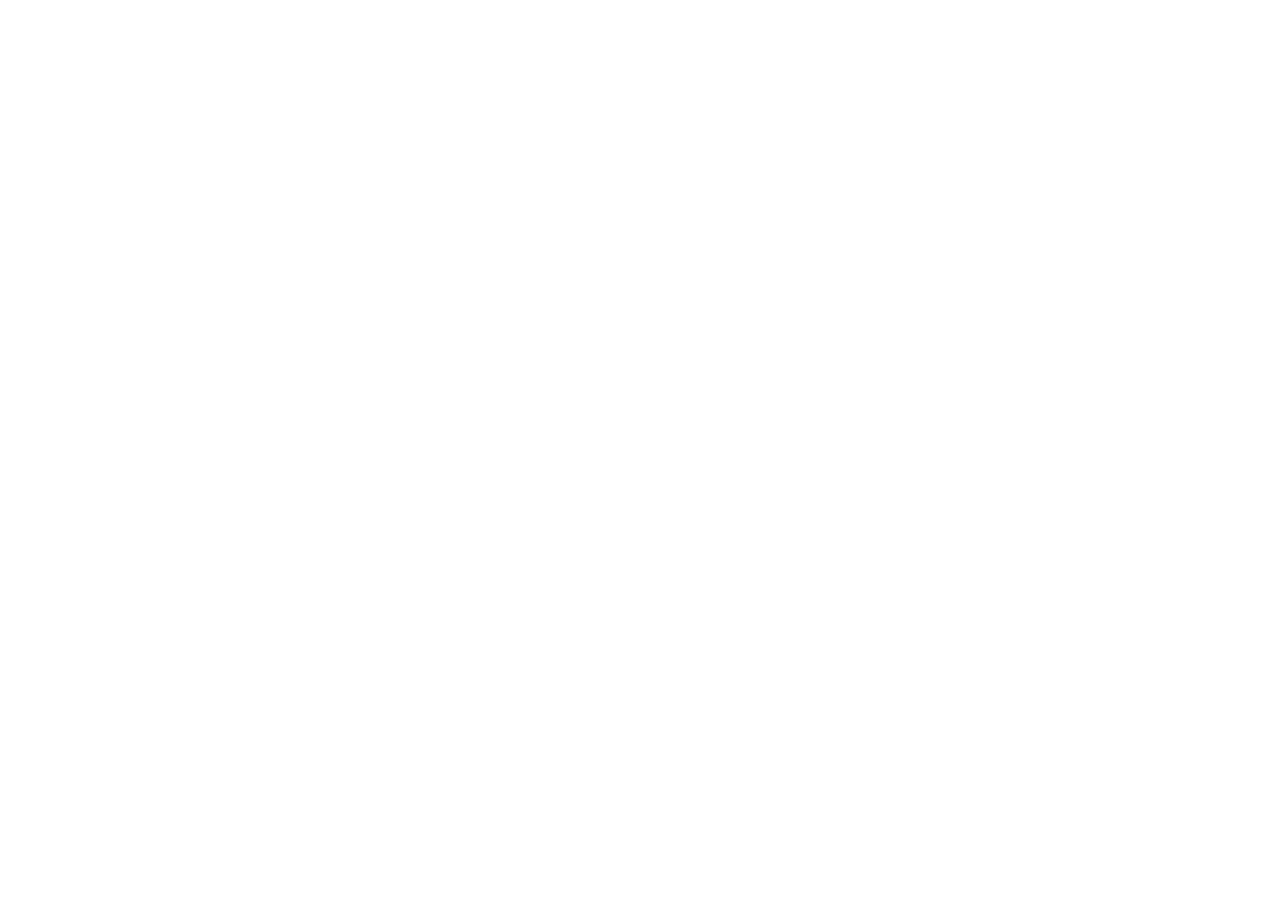
==== index.html @ 39f64026 "大事件项目3初始化" ====
<!DOCTYPE html>
<html lang="en">
<head>
    <meta charset="UTF-8">
    <meta name="viewport" content="width=device-width, initial-scale=1.0">
    <title>大事件3-后台主页</title>
</head>
<body>
    
</body>
</html>
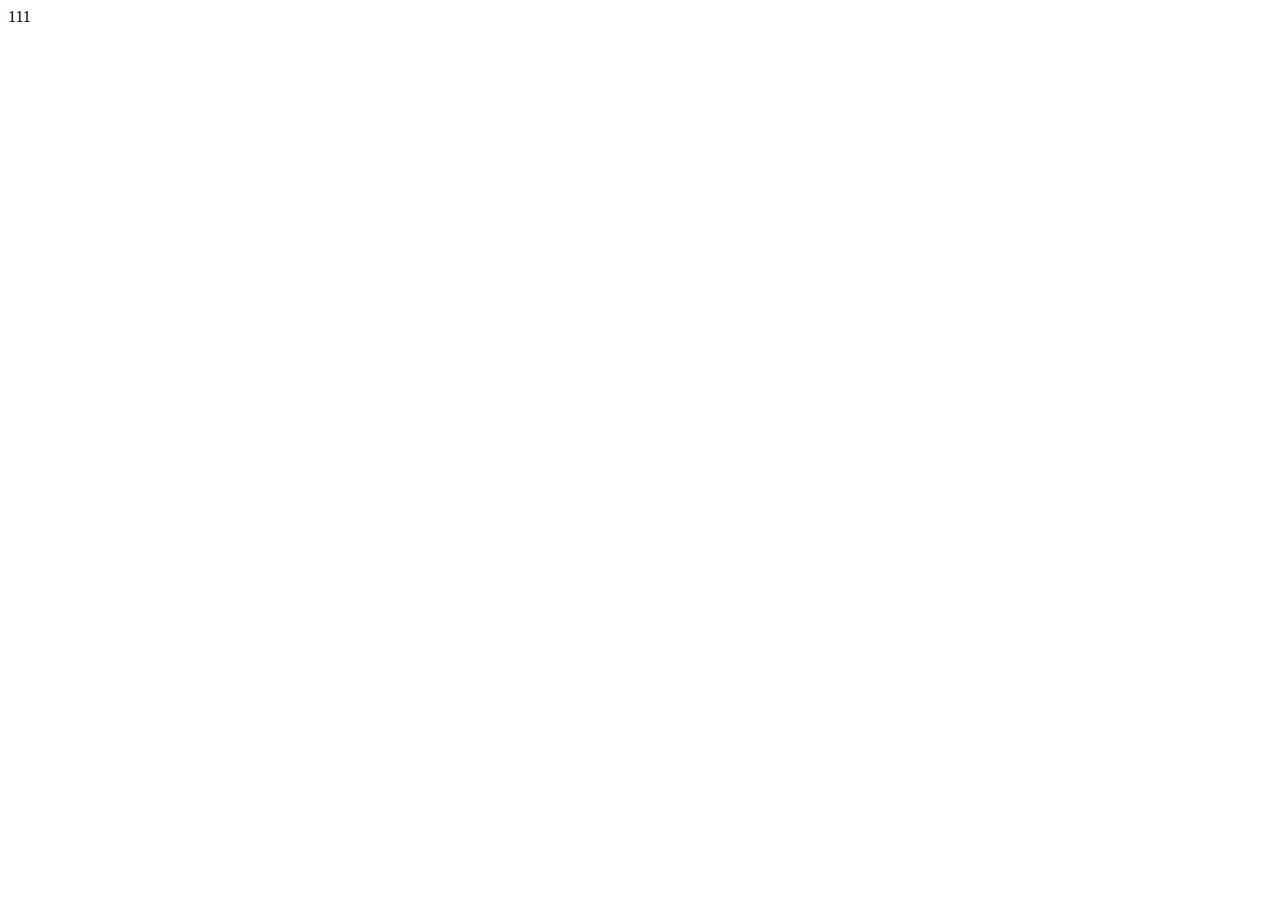
==== commit 61308cb2: "登录和注册页面完成" ====
--- a/index.html
+++ b/index.html
@@ -6,6 +6,6 @@
     <title>大事件3-后台主页</title>
 </head>
 <body>
-    
+    111
 </body>
 </html>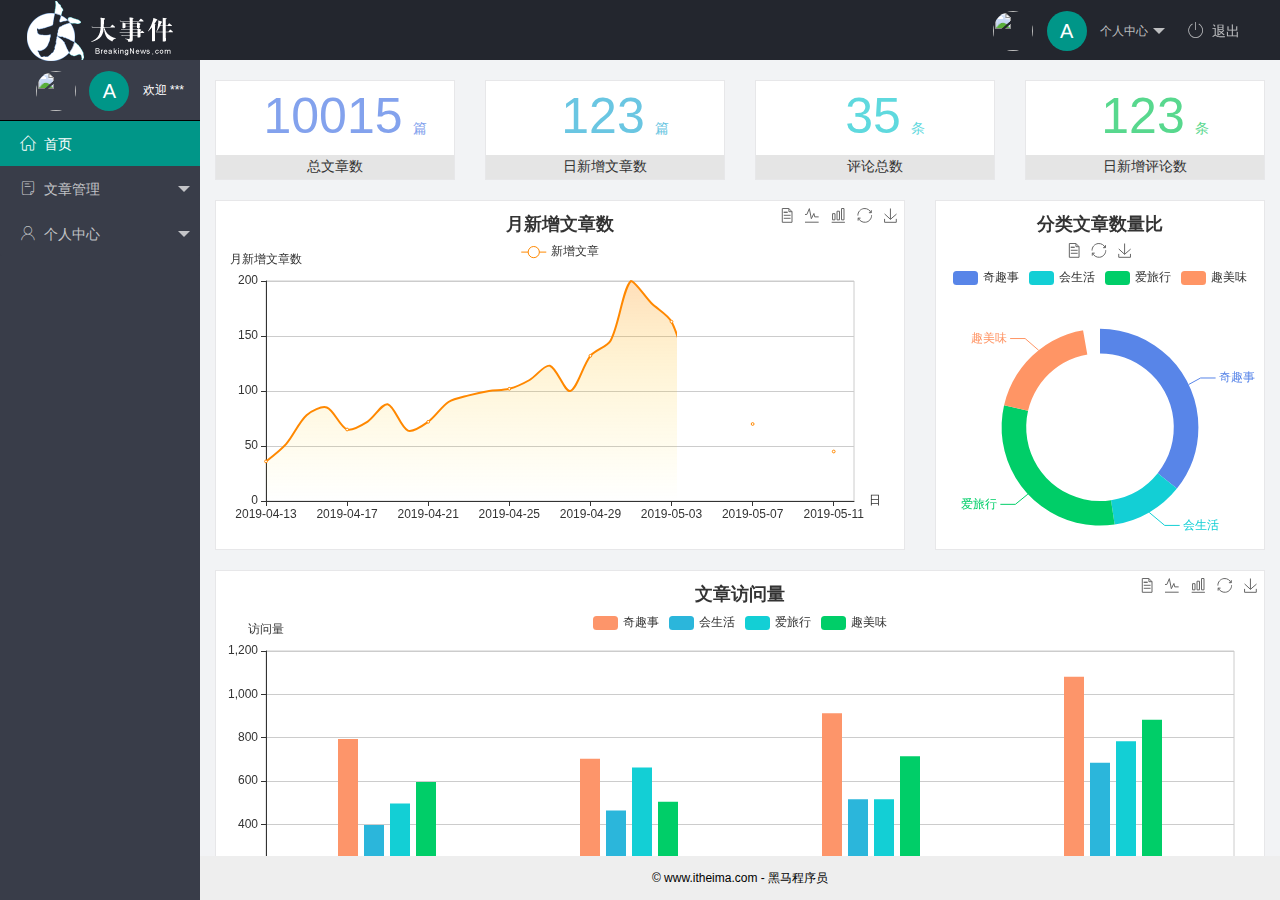
==== commit 5f08b27c: "主页功能完成" ====
--- a/index.html
+++ b/index.html
@@ -1,11 +1,84 @@
 <!DOCTYPE html>
-<html lang="en">
+<html>
+
 <head>
-    <meta charset="UTF-8">
-    <meta name="viewport" content="width=device-width, initial-scale=1.0">
+    <meta charset="utf-8">
+    <meta name="viewport" content="width=device-width, initial-scale=1, maximum-scale=1">
     <title>大事件3-后台主页</title>
+    <link rel="stylesheet" href="/assets/lib/layui/css/layui.css">
+    <link rel="stylesheet" href="/assets/fonts/iconfont.css">
+    <link rel="stylesheet" href="/assets/css/index.css">
 </head>
-<body>
-    111
+
+<body class="layui-layout-body">
+    <div class="layui-layout layui-layout-admin">
+        <div class="layui-header">
+            <div class="layui-logo">
+                <img src="/assets/images/logo.png" alt="">
+            </div>
+            <!-- 头部区域（可配合layui已有的水平导航） -->
+
+            <ul class="layui-nav layui-layout-right">
+                <li class="layui-nav-item">
+                    <a href="javascript:;" class="userInfo">
+                        <img src="http://t.cn/RCzsdCq" class="layui-nav-img">
+                        <span class="text-avatar">A</span>
+                        个人中心
+                    </a>
+                    <dl class="layui-nav-child">
+                        <dd><a href="">基本资料</a></dd>
+                        <dd><a href="">更换头像</a></dd>
+                        <dd><a href="">重置密码</a></dd>
+                    </dl>
+                </li>
+                <li class="layui-nav-item"><a href="javascript:;" id="btnLogout"><span class="iconfont icon-tuichu"></span>退出</a></li>
+            </ul>
+        </div>
+
+        <div class="layui-side layui-bg-black">
+            <div class="layui-side-scroll">
+                <div class="userInfo">
+                    <img src="http://t.cn/RCzsdCq" class="layui-nav-img">
+                    <span class="text-avatar">A</span>
+                    <span id="welcome">欢迎 ***</span>
+                </div>
+                <!-- 左侧导航区域（可配合layui已有的垂直导航） -->
+                <ul class="layui-nav layui-nav-tree" lay-shrink="all">
+                    <li class="layui-nav-item layui-this"><a href="/home/dashboard.html" target="fm"><span class="iconfont icon-home"></span>首页</a></li>
+                    <li class="layui-nav-item">
+                        <a class="" href="javascript:;"><span class="iconfont icon-16"></span>文章管理</a>
+                        <dl class="layui-nav-child">
+                            <dd><a href="javascript:;"><i class="layui-icon layui-icon-app"></i>文章类别</a></dd>
+                            <dd><a href="javascript:;"><i class="layui-icon layui-icon-app"></i>文章列表</a></dd>
+                            <dd><a href="javascript:;"><i class="layui-icon layui-icon-app"></i>发表文章</a></dd>
+                        </dl>
+                    </li>
+                    <li class="layui-nav-item">
+                        <a href="javascript:;"><span class="iconfont icon-user"></span>个人中心</a>
+                        <dl class="layui-nav-child">
+                            <dd><a href="javascript:;"><i class="layui-icon layui-icon-app"></i>基本资料</a></dd>
+                            <dd><a href="javascript:;"><i class="layui-icon layui-icon-app"></i>更换头像</a></dd>
+                            <dd><a href="javascript:;"><i class="layui-icon layui-icon-app"></i>重置密码</a></dd>
+                        </dl>
+                    </li>
+                </ul>
+            </div>
+        </div>
+
+        <div class="layui-body">
+            <!-- 内容主体区域 -->
+            <iframe src="/home/dashboard.html" name="fm" frameborder="0"></iframe>
+        </div>
+
+        <div class="layui-footer">
+            <!-- 底部固定区域 -->
+            © www.itheima.com - 黑马程序员
+        </div>
+    </div>
+    <script src="/assets/lib/layui/layui.all.js"></script>
+    <script src="/assets/lib/jquery.js"></script>
+    <script src="/assets/js/baseAPI.js"></script>
+    <script src="/assets/js/index.js"></script>
 </body>
+
 </html>--- a/assets/lib/layui/css/layui.css
+++ b/assets/lib/layui/css/layui.css
@@ -0,0 +1,2 @@
+/** layui-v2.5.5 MIT License By https://www.layui.com */
+ .layui-inline,img{display:inline-block;vertical-align:middle}h1,h2,h3,h4,h5,h6{font-weight:400}.layui-edge,.layui-header,.layui-inline,.layui-main{position:relative}.layui-body,.layui-edge,.layui-elip{overflow:hidden}.layui-btn,.layui-edge,.layui-inline,img{vertical-align:middle}.layui-btn,.layui-disabled,.layui-icon,.layui-unselect{-moz-user-select:none;-webkit-user-select:none;-ms-user-select:none}.layui-elip,.layui-form-checkbox span,.layui-form-pane .layui-form-label{text-overflow:ellipsis;white-space:nowrap}.layui-breadcrumb,.layui-tree-btnGroup{visibility:hidden}blockquote,body,button,dd,div,dl,dt,form,h1,h2,h3,h4,h5,h6,input,li,ol,p,pre,td,textarea,th,ul{margin:0;padding:0;-webkit-tap-highlight-color:rgba(0,0,0,0)}a:active,a:hover{outline:0}img{border:none}li{list-style:none}table{border-collapse:collapse;border-spacing:0}h4,h5,h6{font-size:100%}button,input,optgroup,option,select,textarea{font-family:inherit;font-size:inherit;font-style:inherit;font-weight:inherit;outline:0}pre{white-space:pre-wrap;white-space:-moz-pre-wrap;white-space:-pre-wrap;white-space:-o-pre-wrap;word-wrap:break-word}body{line-height:24px;font:14px Helvetica Neue,Helvetica,PingFang SC,Tahoma,Arial,sans-serif}hr{height:1px;margin:10px 0;border:0;clear:both}a{color:#333;text-decoration:none}a:hover{color:#777}a cite{font-style:normal;*cursor:pointer}.layui-border-box,.layui-border-box *{box-sizing:border-box}.layui-box,.layui-box *{box-sizing:content-box}.layui-clear{clear:both;*zoom:1}.layui-clear:after{content:'\20';clear:both;*zoom:1;display:block;height:0}.layui-inline{*display:inline;*zoom:1}.layui-edge{display:inline-block;width:0;height:0;border-width:6px;border-style:dashed;border-color:transparent}.layui-edge-top{top:-4px;border-bottom-color:#999;border-bottom-style:solid}.layui-edge-right{border-left-color:#999;border-left-style:solid}.layui-edge-bottom{top:2px;border-top-color:#999;border-top-style:solid}.layui-edge-left{border-right-color:#999;border-right-style:solid}.layui-disabled,.layui-disabled:hover{color:#d2d2d2!important;cursor:not-allowed!important}.layui-circle{border-radius:100%}.layui-show{display:block!important}.layui-hide{display:none!important}@font-face{font-family:layui-icon;src:url(../font/iconfont.eot?v=250);src:url(../font/iconfont.eot?v=250#iefix) format('embedded-opentype'),url(../font/iconfont.woff2?v=250) format('woff2'),url(../font/iconfont.woff?v=250) format('woff'),url(../font/iconfont.ttf?v=250) format('truetype'),url(../font/iconfont.svg?v=250#layui-icon) format('svg')}.layui-icon{font-family:layui-icon!important;font-size:16px;font-style:normal;-webkit-font-smoothing:antialiased;-moz-osx-font-smoothing:grayscale}.layui-icon-reply-fill:before{content:"\e611"}.layui-icon-set-fill:before{content:"\e614"}.layui-icon-menu-fill:before{content:"\e60f"}.layui-icon-search:before{content:"\e615"}.layui-icon-share:before{content:"\e641"}.layui-icon-set-sm:before{content:"\e620"}.layui-icon-engine:before{content:"\e628"}.layui-icon-close:before{content:"\1006"}.layui-icon-close-fill:before{content:"\1007"}.layui-icon-chart-screen:before{content:"\e629"}.layui-icon-star:before{content:"\e600"}.layui-icon-circle-dot:before{content:"\e617"}.layui-icon-chat:before{content:"\e606"}.layui-icon-release:before{content:"\e609"}.layui-icon-list:before{content:"\e60a"}.layui-icon-chart:before{content:"\e62c"}.layui-icon-ok-circle:before{content:"\1005"}.layui-icon-layim-theme:before{content:"\e61b"}.layui-icon-table:before{content:"\e62d"}.layui-icon-right:before{content:"\e602"}.layui-icon-left:before{content:"\e603"}.layui-icon-cart-simple:before{content:"\e698"}.layui-icon-face-cry:before{content:"\e69c"}.layui-icon-face-smile:before{content:"\e6af"}.layui-icon-survey:before{content:"\e6b2"}.layui-icon-tree:before{content:"\e62e"}.layui-icon-upload-circle:before{content:"\e62f"}.layui-icon-add-circle:before{content:"\e61f"}.layui-icon-download-circle:before{content:"\e601"}.layui-icon-templeate-1:before{content:"\e630"}.layui-icon-util:before{content:"\e631"}.layui-icon-face-surprised:before{content:"\e664"}.layui-icon-edit:before{content:"\e642"}.layui-icon-speaker:before{content:"\e645"}.layui-icon-down:before{content:"\e61a"}.layui-icon-file:before{content:"\e621"}.layui-icon-layouts:before{content:"\e632"}.layui-icon-rate-half:before{content:"\e6c9"}.layui-icon-add-circle-fine:before{content:"\e608"}.layui-icon-prev-circle:before{content:"\e633"}.layui-icon-read:before{content:"\e705"}.layui-icon-404:before{content:"\e61c"}.layui-icon-carousel:before{content:"\e634"}.layui-icon-help:before{content:"\e607"}.layui-icon-code-circle:before{content:"\e635"}.layui-icon-water:before{content:"\e636"}.layui-icon-username:before{content:"\e66f"}.layui-icon-find-fill:before{content:"\e670"}.layui-icon-about:before{content:"\e60b"}.layui-icon-location:before{content:"\e715"}.layui-icon-up:before{content:"\e619"}.layui-icon-pause:before{content:"\e651"}.layui-icon-date:before{content:"\e637"}.layui-icon-layim-uploadfile:before{content:"\e61d"}.layui-icon-delete:before{content:"\e640"}.layui-icon-play:before{content:"\e652"}.layui-icon-top:before{content:"\e604"}.layui-icon-friends:before{content:"\e612"}.layui-icon-refresh-3:before{content:"\e9aa"}.layui-icon-ok:before{content:"\e605"}.layui-icon-layer:before{content:"\e638"}.layui-icon-face-smile-fine:before{content:"\e60c"}.layui-icon-dollar:before{content:"\e659"}.layui-icon-group:before{content:"\e613"}.layui-icon-layim-download:before{content:"\e61e"}.layui-icon-picture-fine:before{content:"\e60d"}.layui-icon-link:before{content:"\e64c"}.layui-icon-diamond:before{content:"\e735"}.layui-icon-log:before{content:"\e60e"}.layui-icon-rate-solid:before{content:"\e67a"}.layui-icon-fonts-del:before{content:"\e64f"}.layui-icon-unlink:before{content:"\e64d"}.layui-icon-fonts-clear:before{content:"\e639"}.layui-icon-triangle-r:before{content:"\e623"}.layui-icon-circle:before{content:"\e63f"}.layui-icon-radio:before{content:"\e643"}.layui-icon-align-center:before{content:"\e647"}.layui-icon-align-right:before{content:"\e648"}.layui-icon-align-left:before{content:"\e649"}.layui-icon-loading-1:before{content:"\e63e"}.layui-icon-return:before{content:"\e65c"}.layui-icon-fonts-strong:before{content:"\e62b"}.layui-icon-upload:before{content:"\e67c"}.layui-icon-dialogue:before{content:"\e63a"}.layui-icon-video:before{content:"\e6ed"}.layui-icon-headset:before{content:"\e6fc"}.layui-icon-cellphone-fine:before{content:"\e63b"}.layui-icon-add-1:before{content:"\e654"}.layui-icon-face-smile-b:before{content:"\e650"}.layui-icon-fonts-html:before{content:"\e64b"}.layui-icon-form:before{content:"\e63c"}.layui-icon-cart:before{content:"\e657"}.layui-icon-camera-fill:before{content:"\e65d"}.layui-icon-tabs:before{content:"\e62a"}.layui-icon-fonts-code:before{content:"\e64e"}.layui-icon-fire:before{content:"\e756"}.layui-icon-set:before{content:"\e716"}.layui-icon-fonts-u:before{content:"\e646"}.layui-icon-triangle-d:before{content:"\e625"}.layui-icon-tips:before{content:"\e702"}.layui-icon-picture:before{content:"\e64a"}.layui-icon-more-vertical:before{content:"\e671"}.layui-icon-flag:before{content:"\e66c"}.layui-icon-loading:before{content:"\e63d"}.layui-icon-fonts-i:before{content:"\e644"}.layui-icon-refresh-1:before{content:"\e666"}.layui-icon-rmb:before{content:"\e65e"}.layui-icon-home:before{content:"\e68e"}.layui-icon-user:before{content:"\e770"}.layui-icon-notice:before{content:"\e667"}.layui-icon-login-weibo:before{content:"\e675"}.layui-icon-voice:before{content:"\e688"}.layui-icon-upload-drag:before{content:"\e681"}.layui-icon-login-qq:before{content:"\e676"}.layui-icon-snowflake:before{content:"\e6b1"}.layui-icon-file-b:before{content:"\e655"}.layui-icon-template:before{content:"\e663"}.layui-icon-auz:before{content:"\e672"}.layui-icon-console:before{content:"\e665"}.layui-icon-app:before{content:"\e653"}.layui-icon-prev:before{content:"\e65a"}.layui-icon-website:before{content:"\e7ae"}.layui-icon-next:before{content:"\e65b"}.layui-icon-component:before{content:"\e857"}.layui-icon-more:before{content:"\e65f"}.layui-icon-login-wechat:before{content:"\e677"}.layui-icon-shrink-right:before{content:"\e668"}.layui-icon-spread-left:before{content:"\e66b"}.layui-icon-camera:before{content:"\e660"}.layui-icon-note:before{content:"\e66e"}.layui-icon-refresh:before{content:"\e669"}.layui-icon-female:before{content:"\e661"}.layui-icon-male:before{content:"\e662"}.layui-icon-password:before{content:"\e673"}.layui-icon-senior:before{content:"\e674"}.layui-icon-theme:before{content:"\e66a"}.layui-icon-tread:before{content:"\e6c5"}.layui-icon-praise:before{content:"\e6c6"}.layui-icon-star-fill:before{content:"\e658"}.layui-icon-rate:before{content:"\e67b"}.layui-icon-template-1:before{content:"\e656"}.layui-icon-vercode:before{content:"\e679"}.layui-icon-cellphone:before{content:"\e678"}.layui-icon-screen-full:before{content:"\e622"}.layui-icon-screen-restore:before{content:"\e758"}.layui-icon-cols:before{content:"\e610"}.layui-icon-export:before{content:"\e67d"}.layui-icon-print:before{content:"\e66d"}.layui-icon-slider:before{content:"\e714"}.layui-icon-addition:before{content:"\e624"}.layui-icon-subtraction:before{content:"\e67e"}.layui-icon-service:before{content:"\e626"}.layui-icon-transfer:before{content:"\e691"}.layui-main{width:1140px;margin:0 auto}.layui-header{z-index:1000;height:60px}.layui-header a:hover{transition:all .5s;-webkit-transition:all .5s}.layui-side{position:fixed;left:0;top:0;bottom:0;z-index:999;width:200px;overflow-x:hidden}.layui-side-scroll{position:relative;width:220px;height:100%;overflow-x:hidden}.layui-body{position:absolute;left:200px;right:0;top:0;bottom:0;z-index:998;width:auto;overflow-y:auto;box-sizing:border-box}.layui-layout-body{overflow:hidden}.layui-layout-admin .layui-header{background-color:#23262E}.layui-layout-admin .layui-side{top:60px;width:200px;overflow-x:hidden}.layui-layout-admin .layui-body{position:fixed;top:60px;bottom:44px}.layui-layout-admin .layui-main{width:auto;margin:0 15px}.layui-layout-admin .layui-footer{position:fixed;left:200px;right:0;bottom:0;height:44px;line-height:44px;padding:0 15px;background-color:#eee}.layui-layout-admin .layui-logo{position:absolute;left:0;top:0;width:200px;height:100%;line-height:60px;text-align:center;color:#009688;font-size:16px}.layui-layout-admin .layui-header .layui-nav{background:0 0}.layui-layout-left{position:absolute!important;left:200px;top:0}.layui-layout-right{position:absolute!important;right:0;top:0}.layui-container{position:relative;margin:0 auto;padding:0 15px;box-sizing:border-box}.layui-fluid{position:relative;margin:0 auto;padding:0 15px}.layui-row:after,.layui-row:before{content:'';display:block;clear:both}.layui-col-lg1,.layui-col-lg10,.layui-col-lg11,.layui-col-lg12,.layui-col-lg2,.layui-col-lg3,.layui-col-lg4,.layui-col-lg5,.layui-col-lg6,.layui-col-lg7,.layui-col-lg8,.layui-col-lg9,.layui-col-md1,.layui-col-md10,.layui-col-md11,.layui-col-md12,.layui-col-md2,.layui-col-md3,.layui-col-md4,.layui-col-md5,.layui-col-md6,.layui-col-md7,.layui-col-md8,.layui-col-md9,.layui-col-sm1,.layui-col-sm10,.layui-col-sm11,.layui-col-sm12,.layui-col-sm2,.layui-col-sm3,.layui-col-sm4,.layui-col-sm5,.layui-col-sm6,.layui-col-sm7,.layui-col-sm8,.layui-col-sm9,.layui-col-xs1,.layui-col-xs10,.layui-col-xs11,.layui-col-xs12,.layui-col-xs2,.layui-col-xs3,.layui-col-xs4,.layui-col-xs5,.layui-col-xs6,.layui-col-xs7,.layui-col-xs8,.layui-col-xs9{position:relative;display:block;box-sizing:border-box}.layui-col-xs1,.layui-col-xs10,.layui-col-xs11,.layui-col-xs12,.layui-col-xs2,.layui-col-xs3,.layui-col-xs4,.layui-col-xs5,.layui-col-xs6,.layui-col-xs7,.layui-col-xs8,.layui-col-xs9{float:left}.layui-col-xs1{width:8.33333333%}.layui-col-xs2{width:16.66666667%}.layui-col-xs3{width:25%}.layui-col-xs4{width:33.33333333%}.layui-col-xs5{width:41.66666667%}.layui-col-xs6{width:50%}.layui-col-xs7{width:58.33333333%}.layui-col-xs8{width:66.66666667%}.layui-col-xs9{width:75%}.layui-col-xs10{width:83.33333333%}.layui-col-xs11{width:91.66666667%}.layui-col-xs12{width:100%}.layui-col-xs-offset1{margin-left:8.33333333%}.layui-col-xs-offset2{margin-left:16.66666667%}.layui-col-xs-offset3{margin-left:25%}.layui-col-xs-offset4{margin-left:33.33333333%}.layui-col-xs-offset5{margin-left:41.66666667%}.layui-col-xs-offset6{margin-left:50%}.layui-col-xs-offset7{margin-left:58.33333333%}.layui-col-xs-offset8{margin-left:66.66666667%}.layui-col-xs-offset9{margin-left:75%}.layui-col-xs-offset10{margin-left:83.33333333%}.layui-col-xs-offset11{margin-left:91.66666667%}.layui-col-xs-offset12{margin-left:100%}@media screen and (max-width:768px){.layui-hide-xs{display:none!important}.layui-show-xs-block{display:block!important}.layui-show-xs-inline{display:inline!important}.layui-show-xs-inline-block{display:inline-block!important}}@media screen and (min-width:768px){.layui-container{width:750px}.layui-hide-sm{display:none!important}.layui-show-sm-block{display:block!important}.layui-show-sm-inline{display:inline!important}.layui-show-sm-inline-block{display:inline-block!important}.layui-col-sm1,.layui-col-sm10,.layui-col-sm11,.layui-col-sm12,.layui-col-sm2,.layui-col-sm3,.layui-col-sm4,.layui-col-sm5,.layui-col-sm6,.layui-col-sm7,.layui-col-sm8,.layui-col-sm9{float:left}.layui-col-sm1{width:8.33333333%}.layui-col-sm2{width:16.66666667%}.layui-col-sm3{width:25%}.layui-col-sm4{width:33.33333333%}.layui-col-sm5{width:41.66666667%}.layui-col-sm6{width:50%}.layui-col-sm7{width:58.33333333%}.layui-col-sm8{width:66.66666667%}.layui-col-sm9{width:75%}.layui-col-sm10{width:83.33333333%}.layui-col-sm11{width:91.66666667%}.layui-col-sm12{width:100%}.layui-col-sm-offset1{margin-left:8.33333333%}.layui-col-sm-offset2{margin-left:16.66666667%}.layui-col-sm-offset3{margin-left:25%}.layui-col-sm-offset4{margin-left:33.33333333%}.layui-col-sm-offset5{margin-left:41.66666667%}.layui-col-sm-offset6{margin-left:50%}.layui-col-sm-offset7{margin-left:58.33333333%}.layui-col-sm-offset8{margin-left:66.66666667%}.layui-col-sm-offset9{margin-left:75%}.layui-col-sm-offset10{margin-left:83.33333333%}.layui-col-sm-offset11{margin-left:91.66666667%}.layui-col-sm-offset12{margin-left:100%}}@media screen and (min-width:992px){.layui-container{width:970px}.layui-hide-md{display:none!important}.layui-show-md-block{display:block!important}.layui-show-md-inline{display:inline!important}.layui-show-md-inline-block{display:inline-block!important}.layui-col-md1,.layui-col-md10,.layui-col-md11,.layui-col-md12,.layui-col-md2,.layui-col-md3,.layui-col-md4,.layui-col-md5,.layui-col-md6,.layui-col-md7,.layui-col-md8,.layui-col-md9{float:left}.layui-col-md1{width:8.33333333%}.layui-col-md2{width:16.66666667%}.layui-col-md3{width:25%}.layui-col-md4{width:33.33333333%}.layui-col-md5{width:41.66666667%}.layui-col-md6{width:50%}.layui-col-md7{width:58.33333333%}.layui-col-md8{width:66.66666667%}.layui-col-md9{width:75%}.layui-col-md10{width:83.33333333%}.layui-col-md11{width:91.66666667%}.layui-col-md12{width:100%}.layui-col-md-offset1{margin-left:8.33333333%}.layui-col-md-offset2{margin-left:16.66666667%}.layui-col-md-offset3{margin-left:25%}.layui-col-md-offset4{margin-left:33.33333333%}.layui-col-md-offset5{margin-left:41.66666667%}.layui-col-md-offset6{margin-left:50%}.layui-col-md-offset7{margin-left:58.33333333%}.layui-col-md-offset8{margin-left:66.66666667%}.layui-col-md-offset9{margin-left:75%}.layui-col-md-offset10{margin-left:83.33333333%}.layui-col-md-offset11{margin-left:91.66666667%}.layui-col-md-offset12{margin-left:100%}}@media screen and (min-width:1200px){.layui-container{width:1170px}.layui-hide-lg{display:none!important}.layui-show-lg-block{display:block!important}.layui-show-lg-inline{display:inline!important}.layui-show-lg-inline-block{display:inline-block!important}.layui-col-lg1,.layui-col-lg10,.layui-col-lg11,.layui-col-lg12,.layui-col-lg2,.layui-col-lg3,.layui-col-lg4,.layui-col-lg5,.layui-col-lg6,.layui-col-lg7,.layui-col-lg8,.layui-col-lg9{float:left}.layui-col-lg1{width:8.33333333%}.layui-col-lg2{width:16.66666667%}.layui-col-lg3{width:25%}.layui-col-lg4{width:33.33333333%}.layui-col-lg5{width:41.66666667%}.layui-col-lg6{width:50%}.layui-col-lg7{width:58.33333333%}.layui-col-lg8{width:66.66666667%}.layui-col-lg9{width:75%}.layui-col-lg10{width:83.33333333%}.layui-col-lg11{width:91.66666667%}.layui-col-lg12{width:100%}.layui-col-lg-offset1{margin-left:8.33333333%}.layui-col-lg-offset2{margin-left:16.66666667%}.layui-col-lg-offset3{margin-left:25%}.layui-col-lg-offset4{margin-left:33.33333333%}.layui-col-lg-offset5{margin-left:41.66666667%}.layui-col-lg-offset6{margin-left:50%}.layui-col-lg-offset7{margin-left:58.33333333%}.layui-col-lg-offset8{margin-left:66.66666667%}.layui-col-lg-offset9{margin-left:75%}.layui-col-lg-offset10{margin-left:83.33333333%}.layui-col-lg-offset11{margin-left:91.66666667%}.layui-col-lg-offset12{margin-left:100%}}.layui-col-space1{margin:-.5px}.layui-col-space1>*{padding:.5px}.layui-col-space3{margin:-1.5px}.layui-col-space3>*{padding:1.5px}.layui-col-space5{margin:-2.5px}.layui-col-space5>*{padding:2.5px}.layui-col-space8{margin:-3.5px}.layui-col-space8>*{padding:3.5px}.layui-col-space10{margin:-5px}.layui-col-space10>*{padding:5px}.layui-col-space12{margin:-6px}.layui-col-space12>*{padding:6px}.layui-col-space15{margin:-7.5px}.layui-col-space15>*{padding:7.5px}.layui-col-space18{margin:-9px}.layui-col-space18>*{padding:9px}.layui-col-space20{margin:-10px}.layui-col-space20>*{padding:10px}.layui-col-space22{margin:-11px}.layui-col-space22>*{padding:11px}.layui-col-space25{margin:-12.5px}.layui-col-space25>*{padding:12.5px}.layui-col-space30{margin:-15px}.layui-col-space30>*{padding:15px}.layui-btn,.layui-input,.layui-select,.layui-textarea,.layui-upload-button{outline:0;-webkit-appearance:none;transition:all .3s;-webkit-transition:all .3s;box-sizing:border-box}.layui-elem-quote{margin-bottom:10px;padding:15px;line-height:22px;border-left:5px solid #009688;border-radius:0 2px 2px 0;background-color:#f2f2f2}.layui-quote-nm{border-style:solid;border-width:1px 1px 1px 5px;background:0 0}.layui-elem-field{margin-bottom:10px;padding:0;border-width:1px;border-style:solid}.layui-elem-field legend{margin-left:20px;padding:0 10px;font-size:20px;font-weight:300}.layui-field-title{margin:10px 0 20px;border-width:1px 0 0}.layui-field-box{padding:10px 15px}.layui-field-title .layui-field-box{padding:10px 0}.layui-progress{position:relative;height:6px;border-radius:20px;background-color:#e2e2e2}.layui-progress-bar{position:absolute;left:0;top:0;width:0;max-width:100%;height:6px;border-radius:20px;text-align:right;background-color:#5FB878;transition:all .3s;-webkit-transition:all .3s}.layui-progress-big,.layui-progress-big .layui-progress-bar{height:18px;line-height:18px}.layui-progress-text{position:relative;top:-20px;line-height:18px;font-size:12px;color:#666}.layui-progress-big .layui-progress-text{position:static;padding:0 10px;color:#fff}.layui-collapse{border-width:1px;border-style:solid;border-radius:2px}.layui-colla-content,.layui-colla-item{border-top-width:1px;border-top-style:solid}.layui-colla-item:first-child{border-top:none}.layui-colla-title{position:relative;height:42px;line-height:42px;padding:0 15px 0 35px;color:#333;background-color:#f2f2f2;cursor:pointer;font-size:14px;overflow:hidden}.layui-colla-content{display:none;padding:10px 15px;line-height:22px;color:#666}.layui-colla-icon{position:absolute;left:15px;top:0;font-size:14px}.layui-card{margin-bottom:15px;border-radius:2px;background-color:#fff;box-shadow:0 1px 2px 0 rgba(0,0,0,.05)}.layui-card:last-child{margin-bottom:0}.layui-card-header{position:relative;height:42px;line-height:42px;padding:0 15px;border-bottom:1px solid #f6f6f6;color:#333;border-radius:2px 2px 0 0;font-size:14px}.layui-bg-black,.layui-bg-blue,.layui-bg-cyan,.layui-bg-green,.layui-bg-orange,.layui-bg-red{color:#fff!important}.layui-card-body{position:relative;padding:10px 15px;line-height:24px}.layui-card-body[pad15]{padding:15px}.layui-card-body[pad20]{padding:20px}.layui-card-body .layui-table{margin:5px 0}.layui-card .layui-tab{margin:0}.layui-panel-window{position:relative;padding:15px;border-radius:0;border-top:5px solid #E6E6E6;background-color:#fff}.layui-auxiliar-moving{position:fixed;left:0;right:0;top:0;bottom:0;width:100%;height:100%;background:0 0;z-index:9999999999}.layui-form-label,.layui-form-mid,.layui-form-select,.layui-input-block,.layui-input-inline,.layui-textarea{position:relative}.layui-bg-red{background-color:#FF5722!important}.layui-bg-orange{background-color:#FFB800!important}.layui-bg-green{background-color:#009688!important}.layui-bg-cyan{background-color:#2F4056!important}.layui-bg-blue{background-color:#1E9FFF!important}.layui-bg-black{background-color:#393D49!important}.layui-bg-gray{background-color:#eee!important;color:#666!important}.layui-badge-rim,.layui-colla-content,.layui-colla-item,.layui-collapse,.layui-elem-field,.layui-form-pane .layui-form-item[pane],.layui-form-pane .layui-form-label,.layui-input,.layui-layedit,.layui-layedit-tool,.layui-quote-nm,.layui-select,.layui-tab-bar,.layui-tab-card,.layui-tab-title,.layui-tab-title .layui-this:after,.layui-textarea{border-color:#e6e6e6}.layui-timeline-item:before,hr{background-color:#e6e6e6}.layui-text{line-height:22px;font-size:14px;color:#666}.layui-text h1,.layui-text h2,.layui-text h3{font-weight:500;color:#333}.layui-text h1{font-size:30px}.layui-text h2{font-size:24px}.layui-text h3{font-size:18px}.layui-text a:not(.layui-btn){color:#01AAED}.layui-text a:not(.layui-btn):hover{text-decoration:underline}.layui-text ul{padding:5px 0 5px 15px}.layui-text ul li{margin-top:5px;list-style-type:disc}.layui-text em,.layui-word-aux{color:#999!important;padding:0 5px!important}.layui-btn{display:inline-block;height:38px;line-height:38px;padding:0 18px;background-color:#009688;color:#fff;white-space:nowrap;text-align:center;font-size:14px;border:none;border-radius:2px;cursor:pointer}.layui-btn:hover{opacity:.8;filter:alpha(opacity=80);color:#fff}.layui-btn:active{opacity:1;filter:alpha(opacity=100)}.layui-btn+.layui-btn{margin-left:10px}.layui-btn-container{font-size:0}.layui-btn-container .layui-btn{margin-right:10px;margin-bottom:10px}.layui-btn-container .layui-btn+.layui-btn{margin-left:0}.layui-table .layui-btn-container .layui-btn{margin-bottom:9px}.layui-btn-radius{border-radius:100px}.layui-btn .layui-icon{margin-right:3px;font-size:18px;vertical-align:bottom;vertical-align:middle\9}.layui-btn-primary{border:1px solid #C9C9C9;background-color:#fff;color:#555}.layui-btn-primary:hover{border-color:#009688;color:#333}.layui-btn-normal{background-color:#1E9FFF}.layui-btn-warm{background-color:#FFB800}.layui-btn-danger{background-color:#FF5722}.layui-btn-checked{background-color:#5FB878}.layui-btn-disabled,.layui-btn-disabled:active,.layui-btn-disabled:hover{border:1px solid #e6e6e6;background-color:#FBFBFB;color:#C9C9C9;cursor:not-allowed;opacity:1}.layui-btn-lg{height:44px;line-height:44px;padding:0 25px;font-size:16px}.layui-btn-sm{height:30px;line-height:30px;padding:0 10px;font-size:12px}.layui-btn-sm i{font-size:16px!important}.layui-btn-xs{height:22px;line-height:22px;padding:0 5px;font-size:12px}.layui-btn-xs i{font-size:14px!important}.layui-btn-group{display:inline-block;vertical-align:middle;font-size:0}.layui-btn-group .layui-btn{margin-left:0!important;margin-right:0!important;border-left:1px solid rgba(255,255,255,.5);border-radius:0}.layui-btn-group .layui-btn-primary{border-left:none}.layui-btn-group .layui-btn-primary:hover{border-color:#C9C9C9;color:#009688}.layui-btn-group .layui-btn:first-child{border-left:none;border-radius:2px 0 0 2px}.layui-btn-group .layui-btn-primary:first-child{border-left:1px solid #c9c9c9}.layui-btn-group .layui-btn:last-child{border-radius:0 2px 2px 0}.layui-btn-group .layui-btn+.layui-btn{margin-left:0}.layui-btn-group+.layui-btn-group{margin-left:10px}.layui-btn-fluid{width:100%}.layui-input,.layui-select,.layui-textarea{height:38px;line-height:1.3;line-height:38px\9;border-width:1px;border-style:solid;background-color:#fff;border-radius:2px}.layui-input::-webkit-input-placeholder,.layui-select::-webkit-input-placeholder,.layui-textarea::-webkit-input-placeholder{line-height:1.3}.layui-input,.layui-textarea{display:block;width:100%;padding-left:10px}.layui-input:hover,.layui-textarea:hover{border-color:#D2D2D2!important}.layui-input:focus,.layui-textarea:focus{border-color:#C9C9C9!important}.layui-textarea{min-height:100px;height:auto;line-height:20px;padding:6px 10px;resize:vertical}.layui-select{padding:0 10px}.layui-form input[type=checkbox],.layui-form input[type=radio],.layui-form select{display:none}.layui-form [lay-ignore]{display:initial}.layui-form-item{margin-bottom:15px;clear:both;*zoom:1}.layui-form-item:after{content:'\20';clear:both;*zoom:1;display:block;height:0}.layui-form-label{float:left;display:block;padding:9px 15px;width:80px;font-weight:400;line-height:20px;text-align:right}.layui-form-label-col{display:block;float:none;padding:9px 0;line-height:20px;text-align:left}.layui-form-item .layui-inline{margin-bottom:5px;margin-right:10px}.layui-input-block{margin-left:110px;min-height:36px}.layui-input-inline{display:inline-block;vertical-align:middle}.layui-form-item .layui-input-inline{float:left;width:190px;margin-right:10px}.layui-form-text .layui-input-inline{width:auto}.layui-form-mid{float:left;display:block;padding:9px 0!important;line-height:20px;margin-right:10px}.layui-form-danger+.layui-form-select .layui-input,.layui-form-danger:focus{border-color:#FF5722!important}.layui-form-select .layui-input{padding-right:30px;cursor:pointer}.layui-form-select .layui-edge{position:absolute;right:10px;top:50%;margin-top:-3px;cursor:pointer;border-width:6px;border-top-color:#c2c2c2;border-top-style:solid;transition:all .3s;-webkit-transition:all .3s}.layui-form-select dl{display:none;position:absolute;left:0;top:42px;padding:5px 0;z-index:899;min-width:100%;border:1px solid #d2d2d2;max-height:300px;overflow-y:auto;background-color:#fff;border-radius:2px;box-shadow:0 2px 4px rgba(0,0,0,.12);box-sizing:border-box}.layui-form-select dl dd,.layui-form-select dl dt{padding:0 10px;line-height:36px;white-space:nowrap;overflow:hidden;text-overflow:ellipsis}.layui-form-select dl dt{font-size:12px;color:#999}.layui-form-select dl dd{cursor:pointer}.layui-form-select dl dd:hover{background-color:#f2f2f2;-webkit-transition:.5s all;transition:.5s all}.layui-form-select .layui-select-group dd{padding-left:20px}.layui-form-select dl dd.layui-select-tips{padding-left:10px!important;color:#999}.layui-form-select dl dd.layui-this{background-color:#5FB878;color:#fff}.layui-form-checkbox,.layui-form-select dl dd.layui-disabled{background-color:#fff}.layui-form-selected dl{display:block}.layui-form-checkbox,.layui-form-checkbox *,.layui-form-switch{display:inline-block;vertical-align:middle}.layui-form-selected .layui-edge{margin-top:-9px;-webkit-transform:rotate(180deg);transform:rotate(180deg);margin-top:-3px\9}:root .layui-form-selected .layui-edge{margin-top:-9px\0/IE9}.layui-form-selectup dl{top:auto;bottom:42px}.layui-select-none{margin:5px 0;text-align:center;color:#999}.layui-select-disabled .layui-disabled{border-color:#eee!important}.layui-select-disabled .layui-edge{border-top-color:#d2d2d2}.layui-form-checkbox{position:relative;height:30px;line-height:30px;margin-right:10px;padding-right:30px;cursor:pointer;font-size:0;-webkit-transition:.1s linear;transition:.1s linear;box-sizing:border-box}.layui-form-checkbox span{padding:0 10px;height:100%;font-size:14px;border-radius:2px 0 0 2px;background-color:#d2d2d2;color:#fff;overflow:hidden}.layui-form-checkbox:hover span{background-color:#c2c2c2}.layui-form-checkbox i{position:absolute;right:0;top:0;width:30px;height:28px;border:1px solid #d2d2d2;border-left:none;border-radius:0 2px 2px 0;color:#fff;font-size:20px;text-align:center}.layui-form-checkbox:hover i{border-color:#c2c2c2;color:#c2c2c2}.layui-form-checked,.layui-form-checked:hover{border-color:#5FB878}.layui-form-checked span,.layui-form-checked:hover span{background-color:#5FB878}.layui-form-checked i,.layui-form-checked:hover i{color:#5FB878}.layui-form-item .layui-form-checkbox{margin-top:4px}.layui-form-checkbox[lay-skin=primary]{height:auto!important;line-height:normal!important;min-width:18px;min-height:18px;border:none!important;margin-right:0;padding-left:28px;padding-right:0;background:0 0}.layui-form-checkbox[lay-skin=primary] span{padding-left:0;padding-right:15px;line-height:18px;background:0 0;color:#666}.layui-form-checkbox[lay-skin=primary] i{right:auto;left:0;width:16px;height:16px;line-height:16px;border:1px solid #d2d2d2;font-size:12px;border-radius:2px;background-color:#fff;-webkit-transition:.1s linear;transition:.1s linear}.layui-form-checkbox[lay-skin=primary]:hover i{border-color:#5FB878;color:#fff}.layui-form-checked[lay-skin=primary] i{border-color:#5FB878!important;background-color:#5FB878;color:#fff}.layui-checkbox-disbaled[lay-skin=primary] span{background:0 0!important;color:#c2c2c2}.layui-checkbox-disbaled[lay-skin=primary]:hover i{border-color:#d2d2d2}.layui-form-item .layui-form-checkbox[lay-skin=primary]{margin-top:10px}.layui-form-switch{position:relative;height:22px;line-height:22px;min-width:35px;padding:0 5px;margin-top:8px;border:1px solid #d2d2d2;border-radius:20px;cursor:pointer;background-color:#fff;-webkit-transition:.1s linear;transition:.1s linear}.layui-form-switch i{position:absolute;left:5px;top:3px;width:16px;height:16px;border-radius:20px;background-color:#d2d2d2;-webkit-transition:.1s linear;transition:.1s linear}.layui-form-switch em{position:relative;top:0;width:25px;margin-left:21px;padding:0!important;text-align:center!important;color:#999!important;font-style:normal!important;font-size:12px}.layui-form-onswitch{border-color:#5FB878;background-color:#5FB878}.layui-checkbox-disbaled,.layui-checkbox-disbaled i{border-color:#e2e2e2!important}.layui-form-onswitch i{left:100%;margin-left:-21px;background-color:#fff}.layui-form-onswitch em{margin-left:5px;margin-right:21px;color:#fff!important}.layui-checkbox-disbaled span{background-color:#e2e2e2!important}.layui-checkbox-disbaled:hover i{color:#fff!important}[lay-radio]{display:none}.layui-form-radio,.layui-form-radio *{display:inline-block;vertical-align:middle}.layui-form-radio{line-height:28px;margin:6px 10px 0 0;padding-right:10px;cursor:pointer;font-size:0}.layui-form-radio *{font-size:14px}.layui-form-radio>i{margin-right:8px;font-size:22px;color:#c2c2c2}.layui-form-radio>i:hover,.layui-form-radioed>i{color:#5FB878}.layui-radio-disbaled>i{color:#e2e2e2!important}.layui-form-pane .layui-form-label{width:110px;padding:8px 15px;height:38px;line-height:20px;border-width:1px;border-style:solid;border-radius:2px 0 0 2px;text-align:center;background-color:#FBFBFB;overflow:hidden;box-sizing:border-box}.layui-form-pane .layui-input-inline{margin-left:-1px}.layui-form-pane .layui-input-block{margin-left:110px;left:-1px}.layui-form-pane .layui-input{border-radius:0 2px 2px 0}.layui-form-pane .layui-form-text .layui-form-label{float:none;width:100%;border-radius:2px;box-sizing:border-box;text-align:left}.layui-form-pane .layui-form-text .layui-input-inline{display:block;margin:0;top:-1px;clear:both}.layui-form-pane .layui-form-text .layui-input-block{margin:0;left:0;top:-1px}.layui-form-pane .layui-form-text .layui-textarea{min-height:100px;border-radius:0 0 2px 2px}.layui-form-pane .layui-form-checkbox{margin:4px 0 4px 10px}.layui-form-pane .layui-form-radio,.layui-form-pane .layui-form-switch{margin-top:6px;margin-left:10px}.layui-form-pane .layui-form-item[pane]{position:relative;border-width:1px;border-style:solid}.layui-form-pane .layui-form-item[pane] .layui-form-label{position:absolute;left:0;top:0;height:100%;border-width:0 1px 0 0}.layui-form-pane .layui-form-item[pane] .layui-input-inline{margin-left:110px}@media screen and (max-width:450px){.layui-form-item .layui-form-label{text-overflow:ellipsis;overflow:hidden;white-space:nowrap}.layui-form-item .layui-inline{display:block;margin-right:0;margin-bottom:20px;clear:both}.layui-form-item .layui-inline:after{content:'\20';clear:both;display:block;height:0}.layui-form-item .layui-input-inline{display:block;float:none;left:-3px;width:auto;margin:0 0 10px 112px}.layui-form-item .layui-input-inline+.layui-form-mid{margin-left:110px;top:-5px;padding:0}.layui-form-item .layui-form-checkbox{margin-right:5px;margin-bottom:5px}}.layui-layedit{border-width:1px;border-style:solid;border-radius:2px}.layui-layedit-tool{padding:3px 5px;border-bottom-width:1px;border-bottom-style:solid;font-size:0}.layedit-tool-fixed{position:fixed;top:0;border-top:1px solid #e2e2e2}.layui-layedit-tool .layedit-tool-mid,.layui-layedit-tool .layui-icon{display:inline-block;vertical-align:middle;text-align:center;font-size:14px}.layui-layedit-tool .layui-icon{position:relative;width:32px;height:30px;line-height:30px;margin:3px 5px;color:#777;cursor:pointer;border-radius:2px}.layui-layedit-tool .layui-icon:hover{color:#393D49}.layui-layedit-tool .layui-icon:active{color:#000}.layui-layedit-tool .layedit-tool-active{background-color:#e2e2e2;color:#000}.layui-layedit-tool .layui-disabled,.layui-layedit-tool .layui-disabled:hover{color:#d2d2d2;cursor:not-allowed}.layui-layedit-tool .layedit-tool-mid{width:1px;height:18px;margin:0 10px;background-color:#d2d2d2}.layedit-tool-html{width:50px!important;font-size:30px!important}.layedit-tool-b,.layedit-tool-code,.layedit-tool-help{font-size:16px!important}.layedit-tool-d,.layedit-tool-face,.layedit-tool-image,.layedit-tool-unlink{font-size:18px!important}.layedit-tool-image input{position:absolute;font-size:0;left:0;top:0;width:100%;height:100%;opacity:.01;filter:Alpha(opacity=1);cursor:pointer}.layui-layedit-iframe iframe{display:block;width:100%}#LAY_layedit_code{overflow:hidden}.layui-laypage{display:inline-block;*display:inline;*zoom:1;vertical-align:middle;margin:10px 0;font-size:0}.layui-laypage>a:first-child,.layui-laypage>a:first-child em{border-radius:2px 0 0 2px}.layui-laypage>a:last-child,.layui-laypage>a:last-child em{border-radius:0 2px 2px 0}.layui-laypage>:first-child{margin-left:0!important}.layui-laypage>:last-child{margin-right:0!important}.layui-laypage a,.layui-laypage button,.layui-laypage input,.layui-laypage select,.layui-laypage span{border:1px solid #e2e2e2}.layui-laypage a,.layui-laypage span{display:inline-block;*display:inline;*zoom:1;vertical-align:middle;padding:0 15px;height:28px;line-height:28px;margin:0 -1px 5px 0;background-color:#fff;color:#333;font-size:12px}.layui-flow-more a *,.layui-laypage input,.layui-table-view select[lay-ignore]{display:inline-block}.layui-laypage a:hover{color:#009688}.layui-laypage em{font-style:normal}.layui-laypage .layui-laypage-spr{color:#999;font-weight:700}.layui-laypage a{text-decoration:none}.layui-laypage .layui-laypage-curr{position:relative}.layui-laypage .layui-laypage-curr em{position:relative;color:#fff}.layui-laypage .layui-laypage-curr .layui-laypage-em{position:absolute;left:-1px;top:-1px;padding:1px;width:100%;height:100%;background-color:#009688}.layui-laypage-em{border-radius:2px}.layui-laypage-next em,.layui-laypage-prev em{font-family:Sim sun;font-size:16px}.layui-laypage .layui-laypage-count,.layui-laypage .layui-laypage-limits,.layui-laypage .layui-laypage-refresh,.layui-laypage .layui-laypage-skip{margin-left:10px;margin-right:10px;padding:0;border:none}.layui-laypage .layui-laypage-limits,.layui-laypage .layui-laypage-refresh{vertical-align:top}.layui-laypage .layui-laypage-refresh i{font-size:18px;cursor:pointer}.layui-laypage select{height:22px;padding:3px;border-radius:2px;cursor:pointer}.layui-laypage .layui-laypage-skip{height:30px;line-height:30px;color:#999}.layui-laypage button,.layui-laypage input{height:30px;line-height:30px;border-radius:2px;vertical-align:top;background-color:#fff;box-sizing:border-box}.layui-laypage input{width:40px;margin:0 10px;padding:0 3px;text-align:center}.layui-laypage input:focus,.layui-laypage select:focus{border-color:#009688!important}.layui-laypage button{margin-left:10px;padding:0 10px;cursor:pointer}.layui-table,.layui-table-view{margin:10px 0}.layui-flow-more{margin:10px 0;text-align:center;color:#999;font-size:14px}.layui-flow-more a{height:32px;line-height:32px}.layui-flow-more a *{vertical-align:top}.layui-flow-more a cite{padding:0 20px;border-radius:3px;background-color:#eee;color:#333;font-style:normal}.layui-flow-more a cite:hover{opacity:.8}.layui-flow-more a i{font-size:30px;color:#737383}.layui-table{width:100%;background-color:#fff;color:#666}.layui-table tr{transition:all .3s;-webkit-transition:all .3s}.layui-table th{text-align:left;font-weight:400}.layui-table tbody tr:hover,.layui-table thead tr,.layui-table-click,.layui-table-header,.layui-table-hover,.layui-table-mend,.layui-table-patch,.layui-table-tool,.layui-table-total,.layui-table-total tr,.layui-table[lay-even] tr:nth-child(even){background-color:#f2f2f2}.layui-table td,.layui-table th,.layui-table-col-set,.layui-table-fixed-r,.layui-table-grid-down,.layui-table-header,.layui-table-page,.layui-table-tips-main,.layui-table-tool,.layui-table-total,.layui-table-view,.layui-table[lay-skin=line],.layui-table[lay-skin=row]{border-width:1px;border-style:solid;border-color:#e6e6e6}.layui-table td,.layui-table th{position:relative;padding:9px 15px;min-height:20px;line-height:20px;font-size:14px}.layui-table[lay-skin=line] td,.layui-table[lay-skin=line] th{border-width:0 0 1px}.layui-table[lay-skin=row] td,.layui-table[lay-skin=row] th{border-width:0 1px 0 0}.layui-table[lay-skin=nob] td,.layui-table[lay-skin=nob] th{border:none}.layui-table img{max-width:100px}.layui-table[lay-size=lg] td,.layui-table[lay-size=lg] th{padding:15px 30px}.layui-table-view .layui-table[lay-size=lg] .layui-table-cell{height:40px;line-height:40px}.layui-table[lay-size=sm] td,.layui-table[lay-size=sm] th{font-size:12px;padding:5px 10px}.layui-table-view .layui-table[lay-size=sm] .layui-table-cell{height:20px;line-height:20px}.layui-table[lay-data]{display:none}.layui-table-box{position:relative;overflow:hidden}.layui-table-view .layui-table{position:relative;width:auto;margin:0}.layui-table-view .layui-table[lay-skin=line]{border-width:0 1px 0 0}.layui-table-view .layui-table[lay-skin=row]{border-width:0 0 1px}.layui-table-view .layui-table td,.layui-table-view .layui-table th{padding:5px 0;border-top:none;border-left:none}.layui-table-view .layui-table th.layui-unselect .layui-table-cell span{cursor:pointer}.layui-table-view .layui-table td{cursor:default}.layui-table-view .layui-table td[data-edit=text]{cursor:text}.layui-table-view .layui-form-checkbox[lay-skin=primary] i{width:18px;height:18px}.layui-table-view .layui-form-radio{line-height:0;padding:0}.layui-table-view .layui-form-radio>i{margin:0;font-size:20px}.layui-table-init{position:absolute;left:0;top:0;width:100%;height:100%;text-align:center;z-index:110}.layui-table-init .layui-icon{position:absolute;left:50%;top:50%;margin:-15px 0 0 -15px;font-size:30px;color:#c2c2c2}.layui-table-header{border-width:0 0 1px;overflow:hidden}.layui-table-header .layui-table{margin-bottom:-1px}.layui-table-tool .layui-inline[lay-event]{position:relative;width:26px;height:26px;padding:5px;line-height:16px;margin-right:10px;text-align:center;color:#333;border:1px solid #ccc;cursor:pointer;-webkit-transition:.5s all;transition:.5s all}.layui-table-tool .layui-inline[lay-event]:hover{border:1px solid #999}.layui-table-tool-temp{padding-right:120px}.layui-table-tool-self{position:absolute;right:17px;top:10px}.layui-table-tool .layui-table-tool-self .layui-inline[lay-event]{margin:0 0 0 10px}.layui-table-tool-panel{position:absolute;top:29px;left:-1px;padding:5px 0;min-width:150px;min-height:40px;border:1px solid #d2d2d2;text-align:left;overflow-y:auto;background-color:#fff;box-shadow:0 2px 4px rgba(0,0,0,.12)}.layui-table-cell,.layui-table-tool-panel li{overflow:hidden;text-overflow:ellipsis;white-space:nowrap}.layui-table-tool-panel li{padding:0 10px;line-height:30px;-webkit-transition:.5s all;transition:.5s all}.layui-table-tool-panel li .layui-form-checkbox[lay-skin=primary]{width:100%;padding-left:28px}.layui-table-tool-panel li:hover{background-color:#f2f2f2}.layui-table-tool-panel li .layui-form-checkbox[lay-skin=primary] i{position:absolute;left:0;top:0}.layui-table-tool-panel li .layui-form-checkbox[lay-skin=primary] span{padding:0}.layui-table-tool .layui-table-tool-self .layui-table-tool-panel{left:auto;right:-1px}.layui-table-col-set{position:absolute;right:0;top:0;width:20px;height:100%;border-width:0 0 0 1px;background-color:#fff}.layui-table-sort{width:10px;height:20px;margin-left:5px;cursor:pointer!important}.layui-table-sort .layui-edge{position:absolute;left:5px;border-width:5px}.layui-table-sort .layui-table-sort-asc{top:3px;border-top:none;border-bottom-style:solid;border-bottom-color:#b2b2b2}.layui-table-sort .layui-table-sort-asc:hover{border-bottom-color:#666}.layui-table-sort .layui-table-sort-desc{bottom:5px;border-bottom:none;border-top-style:solid;border-top-color:#b2b2b2}.layui-table-sort .layui-table-sort-desc:hover{border-top-color:#666}.layui-table-sort[lay-sort=asc] .layui-table-sort-asc{border-bottom-color:#000}.layui-table-sort[lay-sort=desc] .layui-table-sort-desc{border-top-color:#000}.layui-table-cell{height:28px;line-height:28px;padding:0 15px;position:relative;box-sizing:border-box}.layui-table-cell .layui-form-checkbox[lay-skin=primary]{top:-1px;padding:0}.layui-table-cell .layui-table-link{color:#01AAED}.laytable-cell-checkbox,.laytable-cell-numbers,.laytable-cell-radio,.laytable-cell-space{padding:0;text-align:center}.layui-table-body{position:relative;overflow:auto;margin-right:-1px;margin-bottom:-1px}.layui-table-body .layui-none{line-height:26px;padding:15px;text-align:center;color:#999}.layui-table-fixed{position:absolute;left:0;top:0;z-index:101}.layui-table-fixed .layui-table-body{overflow:hidden}.layui-table-fixed-l{box-shadow:0 -1px 8px rgba(0,0,0,.08)}.layui-table-fixed-r{left:auto;right:-1px;border-width:0 0 0 1px;box-shadow:-1px 0 8px rgba(0,0,0,.08)}.layui-table-fixed-r .layui-table-header{position:relative;overflow:visible}.layui-table-mend{position:absolute;right:-49px;top:0;height:100%;width:50px}.layui-table-tool{position:relative;z-index:890;width:100%;min-height:50px;line-height:30px;padding:10px 15px;border-width:0 0 1px}.layui-table-tool .layui-btn-container{margin-bottom:-10px}.layui-table-page,.layui-table-total{border-width:1px 0 0;margin-bottom:-1px;overflow:hidden}.layui-table-page{position:relative;width:100%;padding:7px 7px 0;height:41px;font-size:12px;white-space:nowrap}.layui-table-page>div{height:26px}.layui-table-page .layui-laypage{margin:0}.layui-table-page .layui-laypage a,.layui-table-page .layui-laypage span{height:26px;line-height:26px;margin-bottom:10px;border:none;background:0 0}.layui-table-page .layui-laypage a,.layui-table-page .layui-laypage span.layui-laypage-curr{padding:0 12px}.layui-table-page .layui-laypage span{margin-left:0;padding:0}.layui-table-page .layui-laypage .layui-laypage-prev{margin-left:-7px!important}.layui-table-page .layui-laypage .layui-laypage-curr .layui-laypage-em{left:0;top:0;padding:0}.layui-table-page .layui-laypage button,.layui-table-page .layui-laypage input{height:26px;line-height:26px}.layui-table-page .layui-laypage input{width:40px}.layui-table-page .layui-laypage button{padding:0 10px}.layui-table-page select{height:18px}.layui-table-patch .layui-table-cell{padding:0;width:30px}.layui-table-edit{position:absolute;left:0;top:0;width:100%;height:100%;padding:0 14px 1px;border-radius:0;box-shadow:1px 1px 20px rgba(0,0,0,.15)}.layui-table-edit:focus{border-color:#5FB878!important}select.layui-table-edit{padding:0 0 0 10px;border-color:#C9C9C9}.layui-table-view .layui-form-checkbox,.layui-table-view .layui-form-radio,.layui-table-view .layui-form-switch{top:0;margin:0;box-sizing:content-box}.layui-table-view .layui-form-checkbox{top:-1px;height:26px;line-height:26px}.layui-table-view .layui-form-checkbox i{height:26px}.layui-table-grid .layui-table-cell{overflow:visible}.layui-table-grid-down{position:absolute;top:0;right:0;width:26px;height:100%;padding:5px 0;border-width:0 0 0 1px;text-align:center;background-color:#fff;color:#999;cursor:pointer}.layui-table-grid-down .layui-icon{position:absolute;top:50%;left:50%;margin:-8px 0 0 -8px}.layui-table-grid-down:hover{background-color:#fbfbfb}body .layui-table-tips .layui-layer-content{background:0 0;padding:0;box-shadow:0 1px 6px rgba(0,0,0,.12)}.layui-table-tips-main{margin:-44px 0 0 -1px;max-height:150px;padding:8px 15px;font-size:14px;overflow-y:scroll;background-color:#fff;color:#666}.layui-table-tips-c{position:absolute;right:-3px;top:-13px;width:20px;height:20px;padding:3px;cursor:pointer;background-color:#666;border-radius:50%;color:#fff}.layui-table-tips-c:hover{background-color:#777}.layui-table-tips-c:before{position:relative;right:-2px}.layui-upload-file{display:none!important;opacity:.01;filter:Alpha(opacity=1)}.layui-upload-drag,.layui-upload-form,.layui-upload-wrap{display:inline-block}.layui-upload-list{margin:10px 0}.layui-upload-choose{padding:0 10px;color:#999}.layui-upload-drag{position:relative;padding:30px;border:1px dashed #e2e2e2;background-color:#fff;text-align:center;cursor:pointer;color:#999}.layui-upload-drag .layui-icon{font-size:50px;color:#009688}.layui-upload-drag[lay-over]{border-color:#009688}.layui-upload-iframe{position:absolute;width:0;height:0;border:0;visibility:hidden}.layui-upload-wrap{position:relative;vertical-align:middle}.layui-upload-wrap .layui-upload-file{display:block!important;position:absolute;left:0;top:0;z-index:10;font-size:100px;width:100%;height:100%;opacity:.01;filter:Alpha(opacity=1);cursor:pointer}.layui-transfer-active,.layui-transfer-box{display:inline-block;vertical-align:middle}.layui-transfer-box,.layui-transfer-header,.layui-transfer-search{border-width:0;border-style:solid;border-color:#e6e6e6}.layui-transfer-box{position:relative;border-width:1px;width:200px;height:360px;border-radius:2px;background-color:#fff}.layui-transfer-box .layui-form-checkbox{width:100%;margin:0!important}.layui-transfer-header{height:38px;line-height:38px;padding:0 10px;border-bottom-width:1px}.layui-transfer-search{position:relative;padding:10px;border-bottom-width:1px}.layui-transfer-search .layui-input{height:32px;padding-left:30px;font-size:12px}.layui-transfer-search .layui-icon-search{position:absolute;left:20px;top:50%;margin-top:-8px;color:#666}.layui-transfer-active{margin:0 15px}.layui-transfer-active .layui-btn{display:block;margin:0;padding:0 15px;background-color:#5FB878;border-color:#5FB878;color:#fff}.layui-transfer-active .layui-btn-disabled{background-color:#FBFBFB;border-color:#e6e6e6;color:#C9C9C9}.layui-transfer-active .layui-btn:first-child{margin-bottom:15px}.layui-transfer-active .layui-btn .layui-icon{margin:0;font-size:14px!important}.layui-transfer-data{padding:5px 0;overflow:auto}.layui-transfer-data li{height:32px;line-height:32px;padding:0 10px}.layui-transfer-data li:hover{background-color:#f2f2f2;transition:.5s all}.layui-transfer-data .layui-none{padding:15px 10px;text-align:center;color:#999}.layui-nav{position:relative;padding:0 20px;background-color:#393D49;color:#fff;border-radius:2px;font-size:0;box-sizing:border-box}.layui-nav *{font-size:14px}.layui-nav .layui-nav-item{position:relative;display:inline-block;*display:inline;*zoom:1;vertical-align:middle;line-height:60px}.layui-nav .layui-nav-item a{display:block;padding:0 20px;color:#fff;color:rgba(255,255,255,.7);transition:all .3s;-webkit-transition:all .3s}.layui-nav .layui-this:after,.layui-nav-bar,.layui-nav-tree .layui-nav-itemed:after{position:absolute;left:0;top:0;width:0;height:5px;background-color:#5FB878;transition:all .2s;-webkit-transition:all .2s}.layui-nav-bar{z-index:1000}.layui-nav .layui-nav-item a:hover,.layui-nav .layui-this a{color:#fff}.layui-nav .layui-this:after{content:'';top:auto;bottom:0;width:100%}.layui-nav-img{width:30px;height:30px;margin-right:10px;border-radius:50%}.layui-nav .layui-nav-more{content:'';width:0;height:0;border-style:solid dashed dashed;border-color:#fff transparent transparent;overflow:hidden;cursor:pointer;transition:all .2s;-webkit-transition:all .2s;position:absolute;top:50%;right:3px;margin-top:-3px;border-width:6px;border-top-color:rgba(255,255,255,.7)}.layui-nav .layui-nav-mored,.layui-nav-itemed>a .layui-nav-more{margin-top:-9px;border-style:dashed dashed solid;border-color:transparent transparent #fff}.layui-nav-child{display:none;position:absolute;left:0;top:65px;min-width:100%;line-height:36px;padding:5px 0;box-shadow:0 2px 4px rgba(0,0,0,.12);border:1px solid #d2d2d2;background-color:#fff;z-index:100;border-radius:2px;white-space:nowrap}.layui-nav .layui-nav-child a{color:#333}.layui-nav .layui-nav-child a:hover{background-color:#f2f2f2;color:#000}.layui-nav-child dd{position:relative}.layui-nav .layui-nav-child dd.layui-this a,.layui-nav-child dd.layui-this{background-color:#5FB878;color:#fff}.layui-nav-child dd.layui-this:after{display:none}.layui-nav-tree{width:200px;padding:0}.layui-nav-tree .layui-nav-item{display:block;width:100%;line-height:45px}.layui-nav-tree .layui-nav-item a{position:relative;height:45px;line-height:45px;text-overflow:ellipsis;overflow:hidden;white-space:nowrap}.layui-nav-tree .layui-nav-item a:hover{background-color:#4E5465}.layui-nav-tree .layui-nav-bar{width:5px;height:0;background-color:#009688}.layui-nav-tree .layui-nav-child dd.layui-this,.layui-nav-tree .layui-nav-child dd.layui-this a,.layui-nav-tree .layui-this,.layui-nav-tree .layui-this>a,.layui-nav-tree .layui-this>a:hover{background-color:#009688;color:#fff}.layui-nav-tree .layui-this:after{display:none}.layui-nav-itemed>a,.layui-nav-tree .layui-nav-title a,.layui-nav-tree .layui-nav-title a:hover{color:#fff!important}.layui-nav-tree .layui-nav-child{position:relative;z-index:0;top:0;border:none;box-shadow:none}.layui-nav-tree .layui-nav-child a{height:40px;line-height:40px;color:#fff;color:rgba(255,255,255,.7)}.layui-nav-tree .layui-nav-child,.layui-nav-tree .layui-nav-child a:hover{background:0 0;color:#fff}.layui-nav-tree .layui-nav-more{right:10px}.layui-nav-itemed>.layui-nav-child{display:block;padding:0;background-color:rgba(0,0,0,.3)!important}.layui-nav-itemed>.layui-nav-child>.layui-this>.layui-nav-child{display:block}.layui-nav-side{position:fixed;top:0;bottom:0;left:0;overflow-x:hidden;z-index:999}.layui-bg-blue .layui-nav-bar,.layui-bg-blue .layui-nav-itemed:after,.layui-bg-blue .layui-this:after{background-color:#93D1FF}.layui-bg-blue .layui-nav-child dd.layui-this{background-color:#1E9FFF}.layui-bg-blue .layui-nav-itemed>a,.layui-nav-tree.layui-bg-blue .layui-nav-title a,.layui-nav-tree.layui-bg-blue .layui-nav-title a:hover{background-color:#007DDB!important}.layui-breadcrumb{font-size:0}.layui-breadcrumb>*{font-size:14px}.layui-breadcrumb a{color:#999!important}.layui-breadcrumb a:hover{color:#5FB878!important}.layui-breadcrumb a cite{color:#666;font-style:normal}.layui-breadcrumb span[lay-separator]{margin:0 10px;color:#999}.layui-tab{margin:10px 0;text-align:left!important}.layui-tab[overflow]>.layui-tab-title{overflow:hidden}.layui-tab-title{position:relative;left:0;height:40px;white-space:nowrap;font-size:0;border-bottom-width:1px;border-bottom-style:solid;transition:all .2s;-webkit-transition:all .2s}.layui-tab-title li{display:inline-block;*display:inline;*zoom:1;vertical-align:middle;font-size:14px;transition:all .2s;-webkit-transition:all .2s;position:relative;line-height:40px;min-width:65px;padding:0 15px;text-align:center;cursor:pointer}.layui-tab-title li a{display:block}.layui-tab-title .layui-this{color:#000}.layui-tab-title .layui-this:after{position:absolute;left:0;top:0;content:'';width:100%;height:41px;border-width:1px;border-style:solid;border-bottom-color:#fff;border-radius:2px 2px 0 0;box-sizing:border-box;pointer-events:none}.layui-tab-bar{position:absolute;right:0;top:0;z-index:10;width:30px;height:39px;line-height:39px;border-width:1px;border-style:solid;border-radius:2px;text-align:center;background-color:#fff;cursor:pointer}.layui-tab-bar .layui-icon{position:relative;display:inline-block;top:3px;transition:all .3s;-webkit-transition:all .3s}.layui-tab-item{display:none}.layui-tab-more{padding-right:30px;height:auto!important;white-space:normal!important}.layui-tab-more li.layui-this:after{border-bottom-color:#e2e2e2;border-radius:2px}.layui-tab-more .layui-tab-bar .layui-icon{top:-2px;top:3px\9;-webkit-transform:rotate(180deg);transform:rotate(180deg)}:root .layui-tab-more .layui-tab-bar .layui-icon{top:-2px\0/IE9}.layui-tab-content{padding:10px}.layui-tab-title li .layui-tab-close{position:relative;display:inline-block;width:18px;height:18px;line-height:20px;margin-left:8px;top:1px;text-align:center;font-size:14px;color:#c2c2c2;transition:all .2s;-webkit-transition:all .2s}.layui-tab-title li .layui-tab-close:hover{border-radius:2px;background-color:#FF5722;color:#fff}.layui-tab-brief>.layui-tab-title .layui-this{color:#009688}.layui-tab-brief>.layui-tab-more li.layui-this:after,.layui-tab-brief>.layui-tab-title .layui-this:after{border:none;border-radius:0;border-bottom:2px solid #5FB878}.layui-tab-brief[overflow]>.layui-tab-title .layui-this:after{top:-1px}.layui-tab-card{border-width:1px;border-style:solid;border-radius:2px;box-shadow:0 2px 5px 0 rgba(0,0,0,.1)}.layui-tab-card>.layui-tab-title{background-color:#f2f2f2}.layui-tab-card>.layui-tab-title li{margin-right:-1px;margin-left:-1px}.layui-tab-card>.layui-tab-title .layui-this{background-color:#fff}.layui-tab-card>.layui-tab-title .layui-this:after{border-top:none;border-width:1px;border-bottom-color:#fff}.layui-tab-card>.layui-tab-title .layui-tab-bar{height:40px;line-height:40px;border-radius:0;border-top:none;border-right:none}.layui-tab-card>.layui-tab-more .layui-this{background:0 0;color:#5FB878}.layui-tab-card>.layui-tab-more .layui-this:after{border:none}.layui-timeline{padding-left:5px}.layui-timeline-item{position:relative;padding-bottom:20px}.layui-timeline-axis{position:absolute;left:-5px;top:0;z-index:10;width:20px;height:20px;line-height:20px;background-color:#fff;color:#5FB878;border-radius:50%;text-align:center;cursor:pointer}.layui-timeline-axis:hover{color:#FF5722}.layui-timeline-item:before{content:'';position:absolute;left:5px;top:0;z-index:0;width:1px;height:100%}.layui-timeline-item:last-child:before{display:none}.layui-timeline-item:first-child:before{display:block}.layui-timeline-content{padding-left:25px}.layui-timeline-title{position:relative;margin-bottom:10px}.layui-badge,.layui-badge-dot,.layui-badge-rim{position:relative;display:inline-block;padding:0 6px;font-size:12px;text-align:center;background-color:#FF5722;color:#fff;border-radius:2px}.layui-badge{height:18px;line-height:18px}.layui-badge-dot{width:8px;height:8px;padding:0;border-radius:50%}.layui-badge-rim{height:18px;line-height:18px;border-width:1px;border-style:solid;background-color:#fff;color:#666}.layui-btn .layui-badge,.layui-btn .layui-badge-dot{margin-left:5px}.layui-nav .layui-badge,.layui-nav .layui-badge-dot{position:absolute;top:50%;margin:-8px 6px 0}.layui-tab-title .layui-badge,.layui-tab-title .layui-badge-dot{left:5px;top:-2px}.layui-carousel{position:relative;left:0;top:0;background-color:#f8f8f8}.layui-carousel>[carousel-item]{position:relative;width:100%;height:100%;overflow:hidden}.layui-carousel>[carousel-item]:before{position:absolute;content:'\e63d';left:50%;top:50%;width:100px;line-height:20px;margin:-10px 0 0 -50px;text-align:center;color:#c2c2c2;font-family:layui-icon!important;font-size:30px;font-style:normal;-webkit-font-smoothing:antialiased;-moz-osx-font-smoothing:grayscale}.layui-carousel>[carousel-item]>*{display:none;position:absolute;left:0;top:0;width:100%;height:100%;background-color:#f8f8f8;transition-duration:.3s;-webkit-transition-duration:.3s}.layui-carousel-updown>*{-webkit-transition:.3s ease-in-out up;transition:.3s ease-in-out up}.layui-carousel-arrow{display:none\9;opacity:0;position:absolute;left:10px;top:50%;margin-top:-18px;width:36px;height:36px;line-height:36px;text-align:center;font-size:20px;border:0;border-radius:50%;background-color:rgba(0,0,0,.2);color:#fff;-webkit-transition-duration:.3s;transition-duration:.3s;cursor:pointer}.layui-carousel-arrow[lay-type=add]{left:auto!important;right:10px}.layui-carousel:hover .layui-carousel-arrow[lay-type=add],.layui-carousel[lay-arrow=always] .layui-carousel-arrow[lay-type=add]{right:20px}.layui-carousel[lay-arrow=always] .layui-carousel-arrow{opacity:1;left:20px}.layui-carousel[lay-arrow=none] .layui-carousel-arrow{display:none}.layui-carousel-arrow:hover,.layui-carousel-ind ul:hover{background-color:rgba(0,0,0,.35)}.layui-carousel:hover .layui-carousel-arrow{display:block\9;opacity:1;left:20px}.layui-carousel-ind{position:relative;top:-35px;width:100%;line-height:0!important;text-align:center;font-size:0}.layui-carousel[lay-indicator=outside]{margin-bottom:30px}.layui-carousel[lay-indicator=outside] .layui-carousel-ind{top:10px}.layui-carousel[lay-indicator=outside] .layui-carousel-ind ul{background-color:rgba(0,0,0,.5)}.layui-carousel[lay-indicator=none] .layui-carousel-ind{display:none}.layui-carousel-ind ul{display:inline-block;padding:5px;background-color:rgba(0,0,0,.2);border-radius:10px;-webkit-transition-duration:.3s;transition-duration:.3s}.layui-carousel-ind li{display:inline-block;width:10px;height:10px;margin:0 3px;font-size:14px;background-color:#e2e2e2;background-color:rgba(255,255,255,.5);border-radius:50%;cursor:pointer;-webkit-transition-duration:.3s;transition-duration:.3s}.layui-carousel-ind li:hover{background-color:rgba(255,255,255,.7)}.layui-carousel-ind li.layui-this{background-color:#fff}.layui-carousel>[carousel-item]>.layui-carousel-next,.layui-carousel>[carousel-item]>.layui-carousel-prev,.layui-carousel>[carousel-item]>.layui-this{display:block}.layui-carousel>[carousel-item]>.layui-this{left:0}.layui-carousel>[carousel-item]>.layui-carousel-prev{left:-100%}.layui-carousel>[carousel-item]>.layui-carousel-next{left:100%}.layui-carousel>[carousel-item]>.layui-carousel-next.layui-carousel-left,.layui-carousel>[carousel-item]>.layui-carousel-prev.layui-carousel-right{left:0}.layui-carousel>[carousel-item]>.layui-this.layui-carousel-left{left:-100%}.layui-carousel>[carousel-item]>.layui-this.layui-carousel-right{left:100%}.layui-carousel[lay-anim=updown] .layui-carousel-arrow{left:50%!important;top:20px;margin:0 0 0 -18px}.layui-carousel[lay-anim=updown]>[carousel-item]>*,.layui-carousel[lay-anim=fade]>[carousel-item]>*{left:0!important}.layui-carousel[lay-anim=updown] .layui-carousel-arrow[lay-type=add]{top:auto!important;bottom:20px}.layui-carousel[lay-anim=updown] .layui-carousel-ind{position:absolute;top:50%;right:20px;width:auto;height:auto}.layui-carousel[lay-anim=updown] .layui-carousel-ind ul{padding:3px 5px}.layui-carousel[lay-anim=updown] .layui-carousel-ind li{display:block;margin:6px 0}.layui-carousel[lay-anim=updown]>[carousel-item]>.layui-this{top:0}.layui-carousel[lay-anim=updown]>[carousel-item]>.layui-carousel-prev{top:-100%}.layui-carousel[lay-anim=updown]>[carousel-item]>.layui-carousel-next{top:100%}.layui-carousel[lay-anim=updown]>[carousel-item]>.layui-carousel-next.layui-carousel-left,.layui-carousel[lay-anim=updown]>[carousel-item]>.layui-carousel-prev.layui-carousel-right{top:0}.layui-carousel[lay-anim=updown]>[carousel-item]>.layui-this.layui-carousel-left{top:-100%}.layui-carousel[lay-anim=updown]>[carousel-item]>.layui-this.layui-carousel-right{top:100%}.layui-carousel[lay-anim=fade]>[carousel-item]>.layui-carousel-next,.layui-carousel[lay-anim=fade]>[carousel-item]>.layui-carousel-prev{opacity:0}.layui-carousel[lay-anim=fade]>[carousel-item]>.layui-carousel-next.layui-carousel-left,.layui-carousel[lay-anim=fade]>[carousel-item]>.layui-carousel-prev.layui-carousel-right{opacity:1}.layui-carousel[lay-anim=fade]>[carousel-item]>.layui-this.layui-carousel-left,.layui-carousel[lay-anim=fade]>[carousel-item]>.layui-this.layui-carousel-right{opacity:0}.layui-fixbar{position:fixed;right:15px;bottom:15px;z-index:999999}.layui-fixbar li{width:50px;height:50px;line-height:50px;margin-bottom:1px;text-align:center;cursor:pointer;font-size:30px;background-color:#9F9F9F;color:#fff;border-radius:2px;opacity:.95}.layui-fixbar li:hover{opacity:.85}.layui-fixbar li:active{opacity:1}.layui-fixbar .layui-fixbar-top{display:none;font-size:40px}body .layui-util-face{border:none;background:0 0}body .layui-util-face .layui-layer-content{padding:0;background-color:#fff;color:#666;box-shadow:none}.layui-util-face .layui-layer-TipsG{display:none}.layui-util-face ul{position:relative;width:372px;padding:10px;border:1px solid #D9D9D9;background-color:#fff;box-shadow:0 0 20px rgba(0,0,0,.2)}.layui-util-face ul li{cursor:pointer;float:left;border:1px solid #e8e8e8;height:22px;width:26px;overflow:hidden;margin:-1px 0 0 -1px;padding:4px 2px;text-align:center}.layui-util-face ul li:hover{position:relative;z-index:2;border:1px solid #eb7350;background:#fff9ec}.layui-code{position:relative;margin:10px 0;padding:15px;line-height:20px;border:1px solid #ddd;border-left-width:6px;background-color:#F2F2F2;color:#333;font-family:Courier New;font-size:12px}.layui-rate,.layui-rate *{display:inline-block;vertical-align:middle}.layui-rate{padding:10px 5px 10px 0;font-size:0}.layui-rate li i.layui-icon{font-size:20px;color:#FFB800;margin-right:5px;transition:all .3s;-webkit-transition:all .3s}.layui-rate li i:hover{cursor:pointer;transform:scale(1.12);-webkit-transform:scale(1.12)}.layui-rate[readonly] li i:hover{cursor:default;transform:scale(1)}.layui-colorpicker{width:26px;height:26px;border:1px solid #e6e6e6;padding:5px;border-radius:2px;line-height:24px;display:inline-block;cursor:pointer;transition:all .3s;-webkit-transition:all .3s}.layui-colorpicker:hover{border-color:#d2d2d2}.layui-colorpicker.layui-colorpicker-lg{width:34px;height:34px;line-height:32px}.layui-colorpicker.layui-colorpicker-sm{width:24px;height:24px;line-height:22px}.layui-colorpicker.layui-colorpicker-xs{width:22px;height:22px;line-height:20px}.layui-colorpicker-trigger-bgcolor{display:block;background:url([data-uri]);border-radius:2px}.layui-colorpicker-trigger-span{display:block;height:100%;box-sizing:border-box;border:1px solid rgba(0,0,0,.15);border-radius:2px;text-align:center}.layui-colorpicker-trigger-i{display:inline-block;color:#FFF;font-size:12px}.layui-colorpicker-trigger-i.layui-icon-close{color:#999}.layui-colorpicker-main{position:absolute;z-index:66666666;width:280px;padding:7px;background:#FFF;border:1px solid #d2d2d2;border-radius:2px;box-shadow:0 2px 4px rgba(0,0,0,.12)}.layui-colorpicker-main-wrapper{height:180px;position:relative}.layui-colorpicker-basis{width:260px;height:100%;position:relative}.layui-colorpicker-basis-white{width:100%;height:100%;position:absolute;top:0;left:0;background:linear-gradient(90deg,#FFF,hsla(0,0%,100%,0))}.layui-colorpicker-basis-black{width:100%;height:100%;position:absolute;top:0;left:0;background:linear-gradient(0deg,#000,transparent)}.layui-colorpicker-basis-cursor{width:10px;height:10px;border:1px solid #FFF;border-radius:50%;position:absolute;top:-3px;right:-3px;cursor:pointer}.layui-colorpicker-side{position:absolute;top:0;right:0;width:12px;height:100%;background:linear-gradient(red,#FF0,#0F0,#0FF,#00F,#F0F,red)}.layui-colorpicker-side-slider{width:100%;height:5px;box-shadow:0 0 1px #888;box-sizing:border-box;background:#FFF;border-radius:1px;border:1px solid #f0f0f0;cursor:pointer;position:absolute;left:0}.layui-colorpicker-main-alpha{display:none;height:12px;margin-top:7px;background:url([data-uri])}.layui-colorpicker-alpha-bgcolor{height:100%;position:relative}.layui-colorpicker-alpha-slider{width:5px;height:100%;box-shadow:0 0 1px #888;box-sizing:border-box;background:#FFF;border-radius:1px;border:1px solid #f0f0f0;cursor:pointer;position:absolute;top:0}.layui-colorpicker-main-pre{padding-top:7px;font-size:0}.layui-colorpicker-pre{width:20px;height:20px;border-radius:2px;display:inline-block;margin-left:6px;margin-bottom:7px;cursor:pointer}.layui-colorpicker-pre:nth-child(11n+1){margin-left:0}.layui-colorpicker-pre-isalpha{background:url([data-uri])}.layui-colorpicker-pre.layui-this{box-shadow:0 0 3px 2px rgba(0,0,0,.15)}.layui-colorpicker-pre>div{height:100%;border-radius:2px}.layui-colorpicker-main-input{text-align:right;padding-top:7px}.layui-colorpicker-main-input .layui-btn-container .layui-btn{margin:0 0 0 10px}.layui-colorpicker-main-input div.layui-inline{float:left;margin-right:10px;font-size:14px}.layui-colorpicker-main-input input.layui-input{width:150px;height:30px;color:#666}.layui-slider{height:4px;background:#e2e2e2;border-radius:3px;position:relative;cursor:pointer}.layui-slider-bar{border-radius:3px;position:absolute;height:100%}.layui-slider-step{position:absolute;top:0;width:4px;height:4px;border-radius:50%;background:#FFF;-webkit-transform:translateX(-50%);transform:translateX(-50%)}.layui-slider-wrap{width:36px;height:36px;position:absolute;top:-16px;-webkit-transform:translateX(-50%);transform:translateX(-50%);z-index:10;text-align:center}.layui-slider-wrap-btn{width:12px;height:12px;border-radius:50%;background:#FFF;display:inline-block;vertical-align:middle;cursor:pointer;transition:.3s}.layui-slider-wrap:after{content:"";height:100%;display:inline-block;vertical-align:middle}.layui-slider-wrap-btn.layui-slider-hover,.layui-slider-wrap-btn:hover{transform:scale(1.2)}.layui-slider-wrap-btn.layui-disabled:hover{transform:scale(1)!important}.layui-slider-tips{position:absolute;top:-42px;z-index:66666666;white-space:nowrap;display:none;-webkit-transform:translateX(-50%);transform:translateX(-50%);color:#FFF;background:#000;border-radius:3px;height:25px;line-height:25px;padding:0 10px}.layui-slider-tips:after{content:'';position:absolute;bottom:-12px;left:50%;margin-left:-6px;width:0;height:0;border-width:6px;border-style:solid;border-color:#000 transparent transparent}.layui-slider-input{width:70px;height:32px;border:1px solid #e6e6e6;border-radius:3px;font-size:16px;line-height:32px;position:absolute;right:0;top:-15px}.layui-slider-input-btn{display:none;position:absolute;top:0;right:0;width:20px;height:100%;border-left:1px solid #d2d2d2}.layui-slider-input-btn i{cursor:pointer;position:absolute;right:0;bottom:0;width:20px;height:50%;font-size:12px;line-height:16px;text-align:center;color:#999}.layui-slider-input-btn i:first-child{top:0;border-bottom:1px solid #d2d2d2}.layui-slider-input-txt{height:100%;font-size:14px}.layui-slider-input-txt input{height:100%;border:none}.layui-slider-input-btn i:hover{color:#009688}.layui-slider-vertical{width:4px;margin-left:34px}.layui-slider-vertical .layui-slider-bar{width:4px}.layui-slider-vertical .layui-slider-step{top:auto;left:0;-webkit-transform:translateY(50%);transform:translateY(50%)}.layui-slider-vertical .layui-slider-wrap{top:auto;left:-16px;-webkit-transform:translateY(50%);transform:translateY(50%)}.layui-slider-vertical .layui-slider-tips{top:auto;left:2px}@media \0screen{.layui-slider-wrap-btn{margin-left:-20px}.layui-slider-vertical .layui-slider-wrap-btn{margin-left:0;margin-bottom:-20px}.layui-slider-vertical .layui-slider-tips{margin-left:-8px}.layui-slider>span{margin-left:8px}}.layui-tree{line-height:22px}.layui-tree .layui-form-checkbox{margin:0!important}.layui-tree-set{width:100%;position:relative}.layui-tree-pack{display:none;padding-left:20px;position:relative}.layui-tree-iconClick,.layui-tree-main{display:inline-block;vertical-align:middle}.layui-tree-line .layui-tree-pack{padding-left:27px}.layui-tree-line .layui-tree-set .layui-tree-set:after{content:'';position:absolute;top:14px;left:-9px;width:17px;height:0;border-top:1px dotted #c0c4cc}.layui-tree-entry{position:relative;padding:3px 0;height:20px;white-space:nowrap}.layui-tree-entry:hover{background-color:#eee}.layui-tree-line .layui-tree-entry:hover{background-color:rgba(0,0,0,0)}.layui-tree-line .layui-tree-entry:hover .layui-tree-txt{color:#999;text-decoration:underline;transition:.3s}.layui-tree-main{cursor:pointer;padding-right:10px}.layui-tree-line .layui-tree-set:before{content:'';position:absolute;top:0;left:-9px;width:0;height:100%;border-left:1px dotted #c0c4cc}.layui-tree-line .layui-tree-set.layui-tree-setLineShort:before{height:13px}.layui-tree-line .layui-tree-set.layui-tree-setHide:before{height:0}.layui-tree-iconClick{position:relative;height:20px;line-height:20px;margin:0 10px;color:#c0c4cc}.layui-tree-icon{height:12px;line-height:12px;width:12px;text-align:center;border:1px solid #c0c4cc}.layui-tree-iconClick .layui-icon{font-size:18px}.layui-tree-icon .layui-icon{font-size:12px;color:#666}.layui-tree-iconArrow{padding:0 5px}.layui-tree-iconArrow:after{content:'';position:absolute;left:4px;top:3px;z-index:100;width:0;height:0;border-width:5px;border-style:solid;border-color:transparent transparent transparent #c0c4cc;transition:.5s}.layui-tree-btnGroup,.layui-tree-editInput{position:relative;vertical-align:middle;display:inline-block}.layui-tree-spread>.layui-tree-entry>.layui-tree-iconClick>.layui-tree-iconArrow:after{transform:rotate(90deg) translate(3px,4px)}.layui-tree-txt{display:inline-block;vertical-align:middle;color:#555}.layui-tree-search{margin-bottom:15px;color:#666}.layui-tree-btnGroup .layui-icon{display:inline-block;vertical-align:middle;padding:0 2px;cursor:pointer}.layui-tree-btnGroup .layui-icon:hover{color:#999;transition:.3s}.layui-tree-entry:hover .layui-tree-btnGroup{visibility:visible}.layui-tree-editInput{height:20px;line-height:20px;padding:0 3px;border:none;background-color:rgba(0,0,0,.05)}.layui-tree-emptyText{text-align:center;color:#999}.layui-anim{-webkit-animation-duration:.3s;animation-duration:.3s;-webkit-animation-fill-mode:both;animation-fill-mode:both}.layui-anim.layui-icon{display:inline-block}.layui-anim-loop{-webkit-animation-iteration-count:infinite;animation-iteration-count:infinite}.layui-trans,.layui-trans a{transition:all .3s;-webkit-transition:all .3s}@-webkit-keyframes layui-rotate{from{-webkit-transform:rotate(0)}to{-webkit-transform:rotate(360deg)}}@keyframes layui-rotate{from{transform:rotate(0)}to{transform:rotate(360deg)}}.layui-anim-rotate{-webkit-animation-name:layui-rotate;animation-name:layui-rotate;-webkit-animation-duration:1s;animation-duration:1s;-webkit-animation-timing-function:linear;animation-timing-function:linear}@-webkit-keyframes layui-up{from{-webkit-transform:translate3d(0,100%,0);opacity:.3}to{-webkit-transform:translate3d(0,0,0);opacity:1}}@keyframes layui-up{from{transform:translate3d(0,100%,0);opacity:.3}to{transform:translate3d(0,0,0);opacity:1}}.layui-anim-up{-webkit-animation-name:layui-up;animation-name:layui-up}@-webkit-keyframes layui-upbit{from{-webkit-transform:translate3d(0,30px,0);opacity:.3}to{-webkit-transform:translate3d(0,0,0);opacity:1}}@keyframes layui-upbit{from{transform:translate3d(0,30px,0);opacity:.3}to{transform:translate3d(0,0,0);opacity:1}}.layui-anim-upbit{-webkit-animation-name:layui-upbit;animation-name:layui-upbit}@-webkit-keyframes layui-scale{0%{opacity:.3;-webkit-transform:scale(.5)}100%{opacity:1;-webkit-transform:scale(1)}}@keyframes layui-scale{0%{opacity:.3;-ms-transform:scale(.5);transform:scale(.5)}100%{opacity:1;-ms-transform:scale(1);transform:scale(1)}}.layui-anim-scale{-webkit-animation-name:layui-scale;animation-name:layui-scale}@-webkit-keyframes layui-scale-spring{0%{opacity:.5;-webkit-transform:scale(.5)}80%{opacity:.8;-webkit-transform:scale(1.1)}100%{opacity:1;-webkit-transform:scale(1)}}@keyframes layui-scale-spring{0%{opacity:.5;transform:scale(.5)}80%{opacity:.8;transform:scale(1.1)}100%{opacity:1;transform:scale(1)}}.layui-anim-scaleSpring{-webkit-animation-name:layui-scale-spring;animation-name:layui-scale-spring}@-webkit-keyframes layui-fadein{0%{opacity:0}100%{opacity:1}}@keyframes layui-fadein{0%{opacity:0}100%{opacity:1}}.layui-anim-fadein{-webkit-animation-name:layui-fadein;animation-name:layui-fadein}@-webkit-keyframes layui-fadeout{0%{opacity:1}100%{opacity:0}}@keyframes layui-fadeout{0%{opacity:1}100%{opacity:0}}.layui-anim-fadeout{-webkit-animation-name:layui-fadeout;animation-name:layui-fadeout}--- a/assets/fonts/iconfont.css
+++ b/assets/fonts/iconfont.css
@@ -0,0 +1,37 @@
+@font-face {font-family: "iconfont";
+  src: url('iconfont.eot?t=1576139966484'); /* IE9 */
+  src: url('iconfont.eot?t=1576139966484#iefix') format('embedded-opentype'), /* IE6-IE8 */
+  url('[data-uri]') format('woff2'),
+  url('iconfont.woff?t=1576139966484') format('woff'),
+  url('iconfont.ttf?t=1576139966484') format('truetype'), /* chrome, firefox, opera, Safari, Android, iOS 4.2+ */
+  url('iconfont.svg?t=1576139966484#iconfont') format('svg'); /* iOS 4.1- */
+}
+
+.iconfont {
+  font-family: "iconfont" !important;
+  font-size: 16px;
+  font-style: normal;
+  -webkit-font-smoothing: antialiased;
+  -moz-osx-font-smoothing: grayscale;
+}
+
+.icon-home:before {
+  content: "\e6a9";
+}
+
+.icon-user:before {
+  content: "\e614";
+}
+
+.icon-pinglun:before {
+  content: "\e616";
+}
+
+.icon-tuichu:before {
+  content: "\e865";
+}
+
+.icon-16:before {
+  content: "\e615";
+}
+
--- a/assets/css/index.css
+++ b/assets/css/index.css
@@ -0,0 +1,44 @@
+.layui-footer {
+    text-align: center;
+    font-size: 12px;
+}
+iframe {
+    height: 100%;
+    width: 100%;
+}
+.layui-body {
+    overflow: hidden;
+}
+.iconfont {
+    margin-right: 8px;
+}
+.layui-icon {
+    margin-right: 8px;
+    margin-left: 20px;
+}
+.userInfo {
+    height: 60px;
+    line-height: 60px;
+    text-align: center;
+    font-size: 12px;
+    user-select: none;
+}
+.layui-side-scroll .userInfo {
+    border-bottom: 1px solid #000;
+}
+.layui-nav-img {
+    width: 40px;
+    height: 40px;
+}
+.text-avatar {
+    display: inline-block;
+    width: 40px;
+    height: 40px;
+    line-height: 40px;
+    font-size: 20px;
+    vertical-align: middle;
+    background-color: #009688;
+    color: #fff;
+    border-radius: 50%;
+    margin-right: 10px;
+}
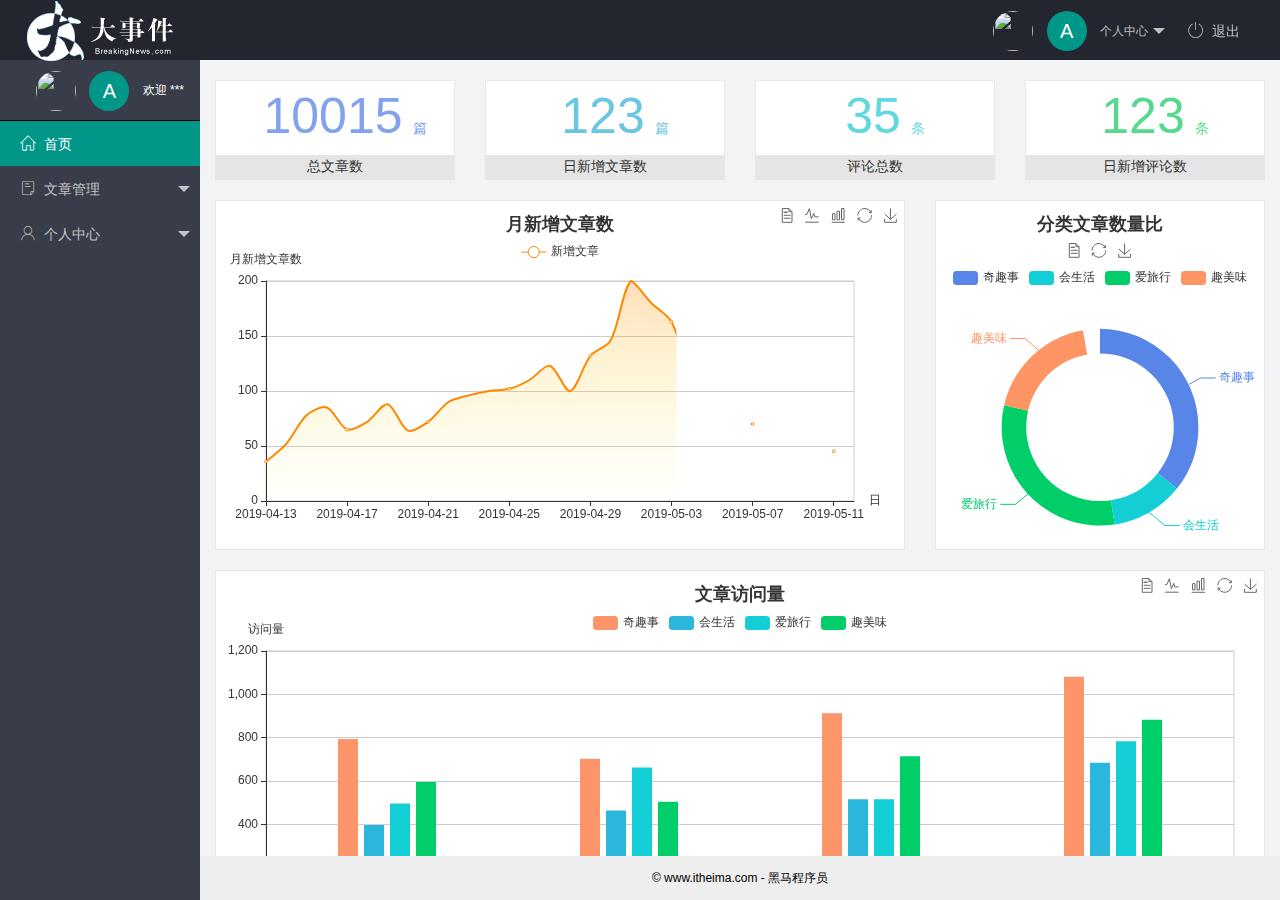
==== commit 28ece5c1: "个人中心功能完成" ====
--- a/index.html
+++ b/index.html
@@ -26,9 +26,9 @@
                         个人中心
                     </a>
                     <dl class="layui-nav-child">
-                        <dd><a href="">基本资料</a></dd>
-                        <dd><a href="">更换头像</a></dd>
-                        <dd><a href="">重置密码</a></dd>
+                        <dd><a href="/user/user_info.html" target="fm">基本资料</a></dd>
+                        <dd><a href="/user/user_avatar.html" target="fm">更换头像</a></dd>
+                        <dd><a href="/user/user_pwd.html" target="fm">重置密码</a></dd>
                     </dl>
                 </li>
                 <li class="layui-nav-item"><a href="javascript:;" id="btnLogout"><span class="iconfont icon-tuichu"></span>退出</a></li>
@@ -56,9 +56,9 @@
                     <li class="layui-nav-item">
                         <a href="javascript:;"><span class="iconfont icon-user"></span>个人中心</a>
                         <dl class="layui-nav-child">
-                            <dd><a href="javascript:;"><i class="layui-icon layui-icon-app"></i>基本资料</a></dd>
-                            <dd><a href="javascript:;"><i class="layui-icon layui-icon-app"></i>更换头像</a></dd>
-                            <dd><a href="javascript:;"><i class="layui-icon layui-icon-app"></i>重置密码</a></dd>
+                            <dd><a href="/user/user_info.html" target="fm"><i class="layui-icon layui-icon-app"></i>基本资料</a></dd>
+                            <dd><a href="/user/user_avatar.html" target="fm"><i class="layui-icon layui-icon-app"></i>更换头像</a></dd>
+                            <dd><a href="/user/user_pwd.html" target="fm"><i class="layui-icon layui-icon-app"></i>重置密码</a></dd>
                         </dl>
                     </li>
                 </ul>
